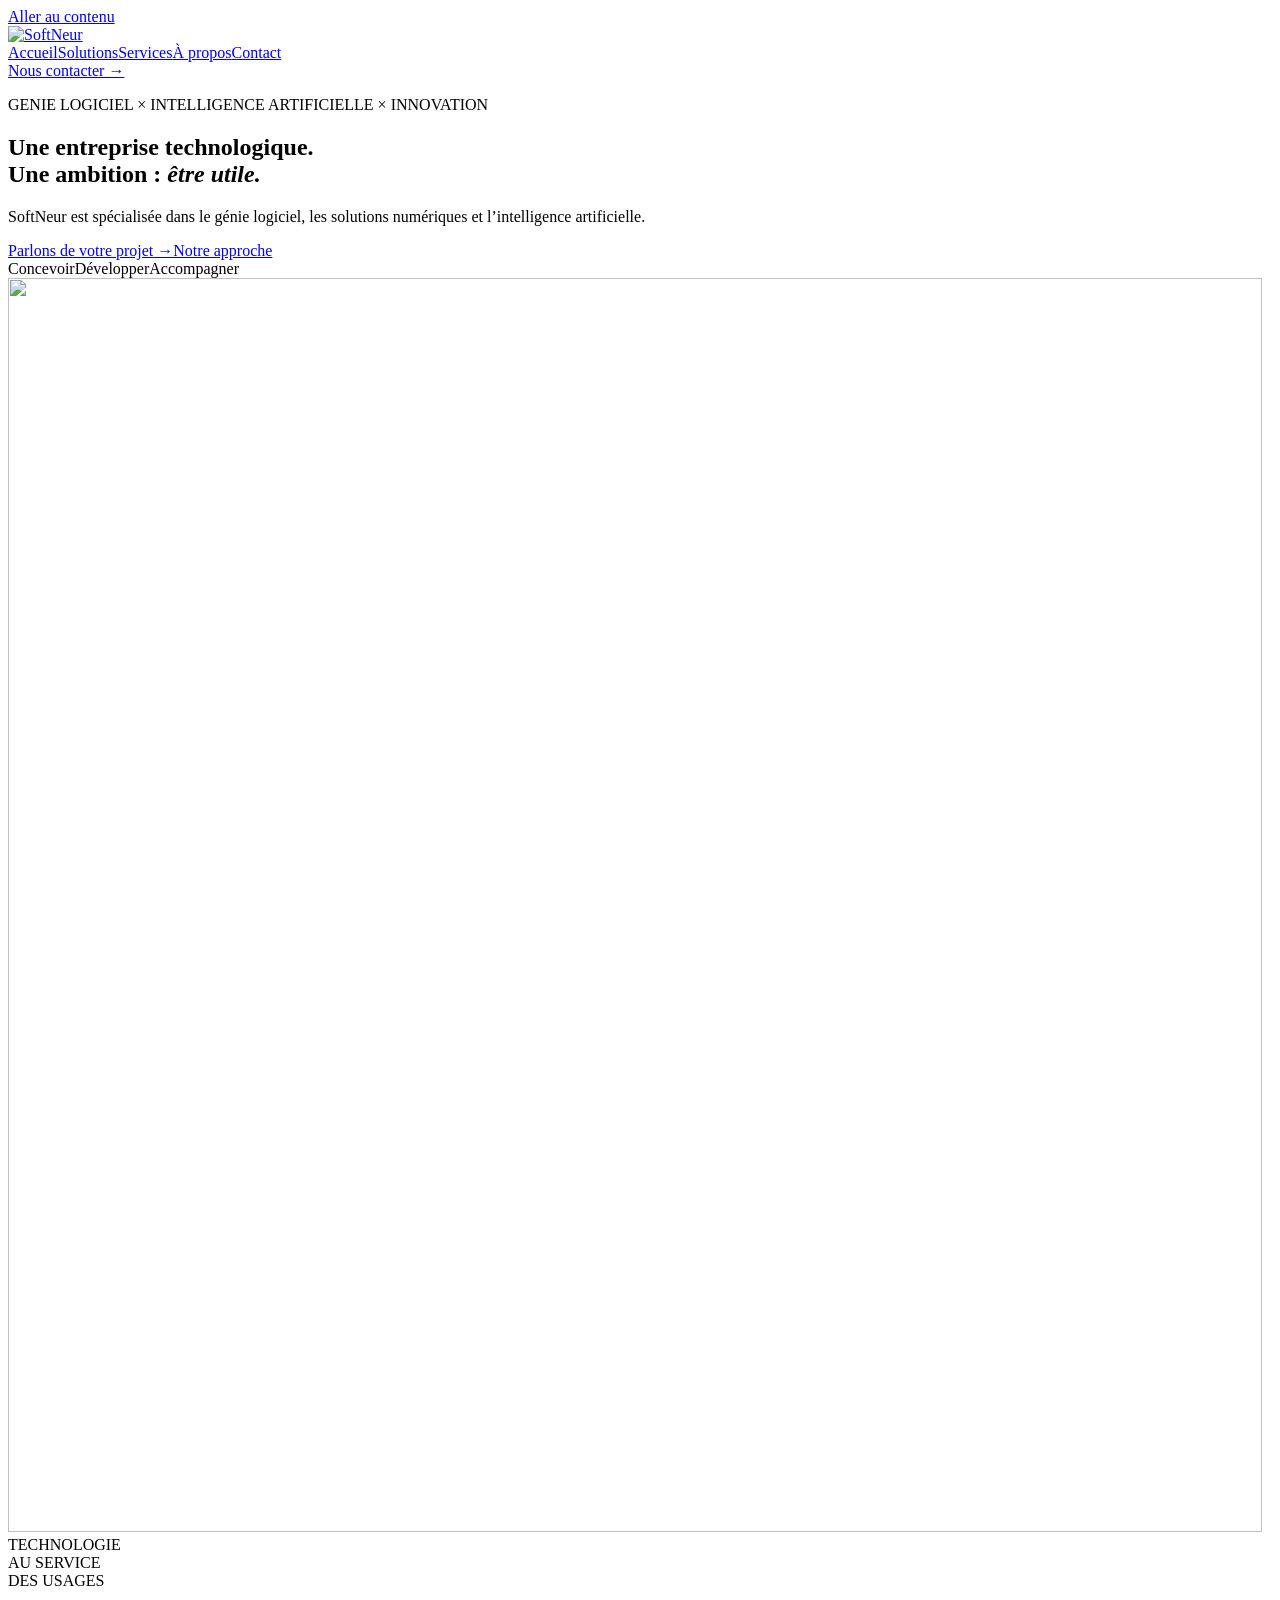
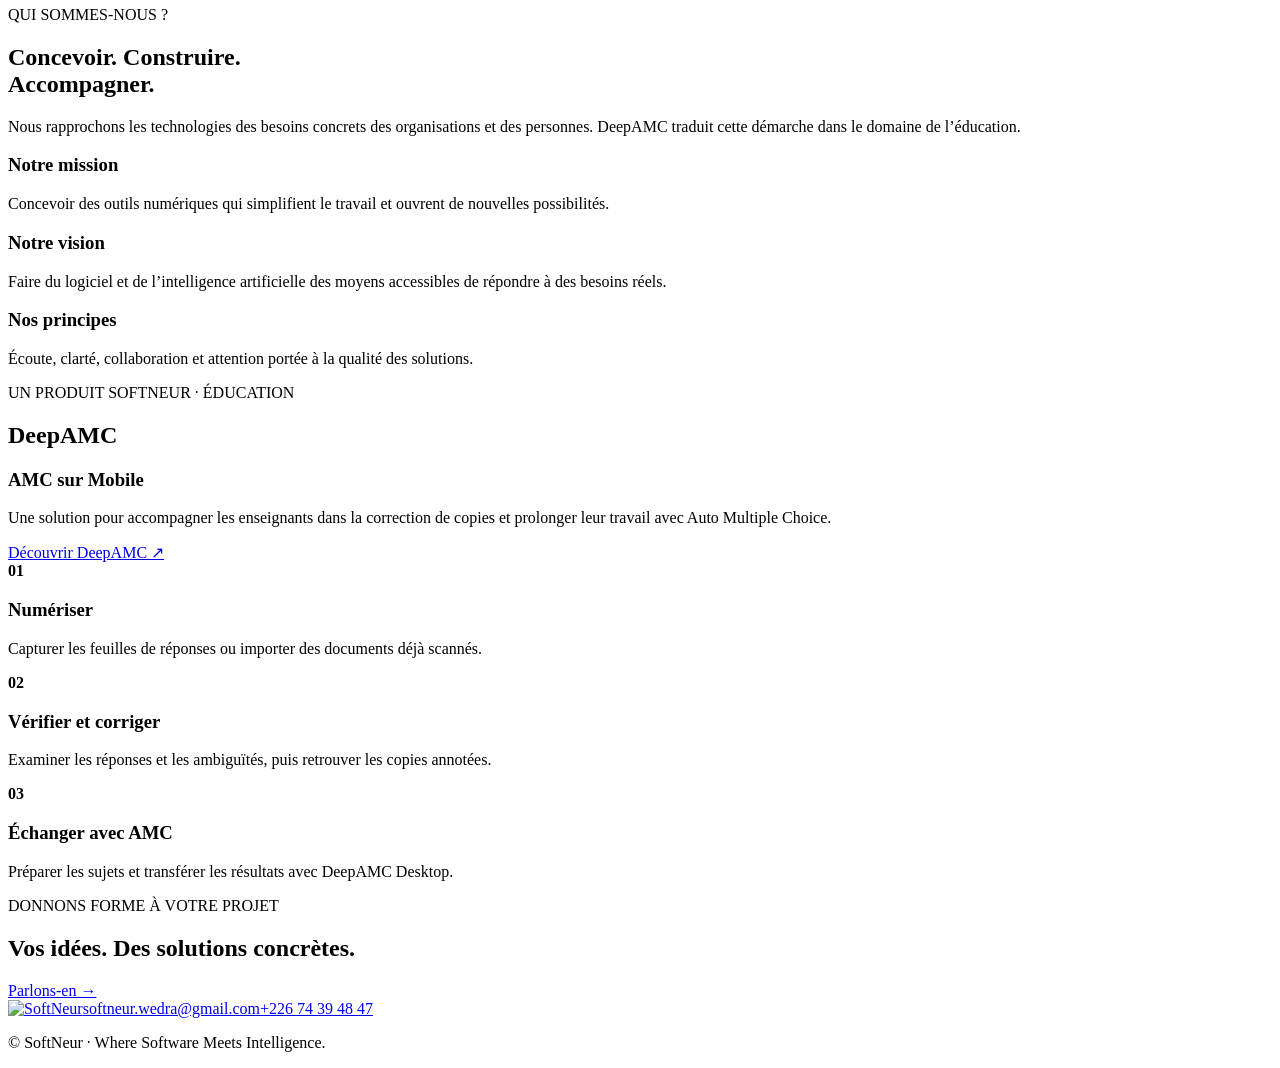
==== site/a-propos.html @ c1e6b059 "feat: prepare SoftNeur static website for GitHub Pages" ====
<!doctype html><html lang="fr"><head><meta charset="utf-8"><meta name="viewport" content="width=device-width,initial-scale=1"><title>À propos — SoftNeur</title><meta name="description" content="SoftNeur : logiciels, applications, solutions numériques et intelligence artificielle. À propos."><meta name="theme-color" content="#071b4b"><link rel="stylesheet" href="assets/site.css"><link rel="stylesheet" href="assets/multipage.css"><script src="assets/contact.js" defer></script><link rel="stylesheet" href="assets/mockup.css"><link rel="stylesheet" href="assets/brand-motifs.css"></head><body><a class="skip" href="#contenu">Aller au contenu</a><header class="header wrap"><a href="index.html" aria-label="SoftNeur, accueil"><img class="logo" src="assets/softneur.svg" width="198" height="64" alt="SoftNeur"></a><nav aria-label="Navigation principale"><a href="index.html">Accueil</a><a href="solutions.html">Solutions</a><a href="services.html">Services</a><a href="a-propos.html" aria-current="page">À propos</a><a href="contact.html">Contact</a></nav><a class="button" href="contact.html#message">Nous contacter →</a></header><main id="contenu"><section class="masthead compact"><div class="wrap mast-grid"><div><p class="eyebrow">GENIE LOGICIEL × INTELLIGENCE ARTIFICIELLE × INNOVATION</p><h1>Une entreprise technologique.<br>Une ambition : <em>être utile.</em></h1><p class="intro">SoftNeur est spécialisée dans le génie logiciel, les solutions numériques et l’intelligence artificielle.</p><div class="actions"><a class="button" href="contact.html#message">Parlons de votre projet →</a><a class="outline-button" href="services.html#approche">Notre approche</a></div><div class="hero-disciplines"><span>Concevoir</span><span>Développer</span><span>Accompagner</span></div></div><div class="mast-art"><img src="assets/softneur-globe.png" alt="" width="1254" height="1254"><span>TECHNOLOGIE<br>AU SERVICE<br>DES USAGES</span></div></div></section><section class="wrap section"><div class="section-title"><div><p class="eyebrow">QUI SOMMES-NOUS ?</p><h2>Concevoir. Construire.<br>Accompagner.</h2></div><p>Nous rapprochons les technologies des besoins concrets des organisations et des personnes. DeepAMC traduit cette démarche dans le domaine de l’éducation.</p></div><div class="values"><article><h3>Notre mission</h3><p>Concevoir des outils numériques qui simplifient le travail et ouvrent de nouvelles possibilités.</p></article><article><h3>Notre vision</h3><p>Faire du logiciel et de l’intelligence artificielle des moyens accessibles de répondre à des besoins réels.</p></article><article><h3>Nos principes</h3><p>Écoute, clarté, collaboration et attention portée à la qualité des solutions.</p></article></div></section><section class="wrap product-showcase"><div><p class="eyebrow">UN PRODUIT SOFTNEUR · ÉDUCATION</p><h2>DeepAMC</h2><h3>AMC sur Mobile</h3><p>Une solution pour accompagner les enseignants dans la correction de copies et prolonger leur travail avec Auto Multiple Choice.</p><a class="button" href="https://deepamc.app/">Découvrir DeepAMC ↗</a></div><div class="product-steps"><article><b>01</b><div><h3>Numériser</h3><p>Capturer les feuilles de réponses ou importer des documents déjà scannés.</p></div></article><article><b>02</b><div><h3>Vérifier et corriger</h3><p>Examiner les réponses et les ambiguïtés, puis retrouver les copies annotées.</p></div></article><article><b>03</b><div><h3>Échanger avec AMC</h3><p>Préparer les sujets et transférer les résultats avec DeepAMC Desktop.</p></div></article></div></section></main><section class="wrap closing"><div><p class="eyebrow">DONNONS FORME À VOTRE PROJET</p><h2>Vos idées. Des solutions concrètes.</h2></div><a class="button" href="contact.html#message">Parlons-en →</a></section><footer class="wrap footer"><a href="index.html"><img class="logo" src="assets/softneur.svg" width="160" height="52" alt="SoftNeur"></a><a href="mailto:softneur.wedra@gmail.com">softneur.wedra@gmail.com</a><a href="tel:+22674394847">+226 74 39 48 47</a><p>© SoftNeur · Where Software Meets Intelligence.</p></footer></body></html>
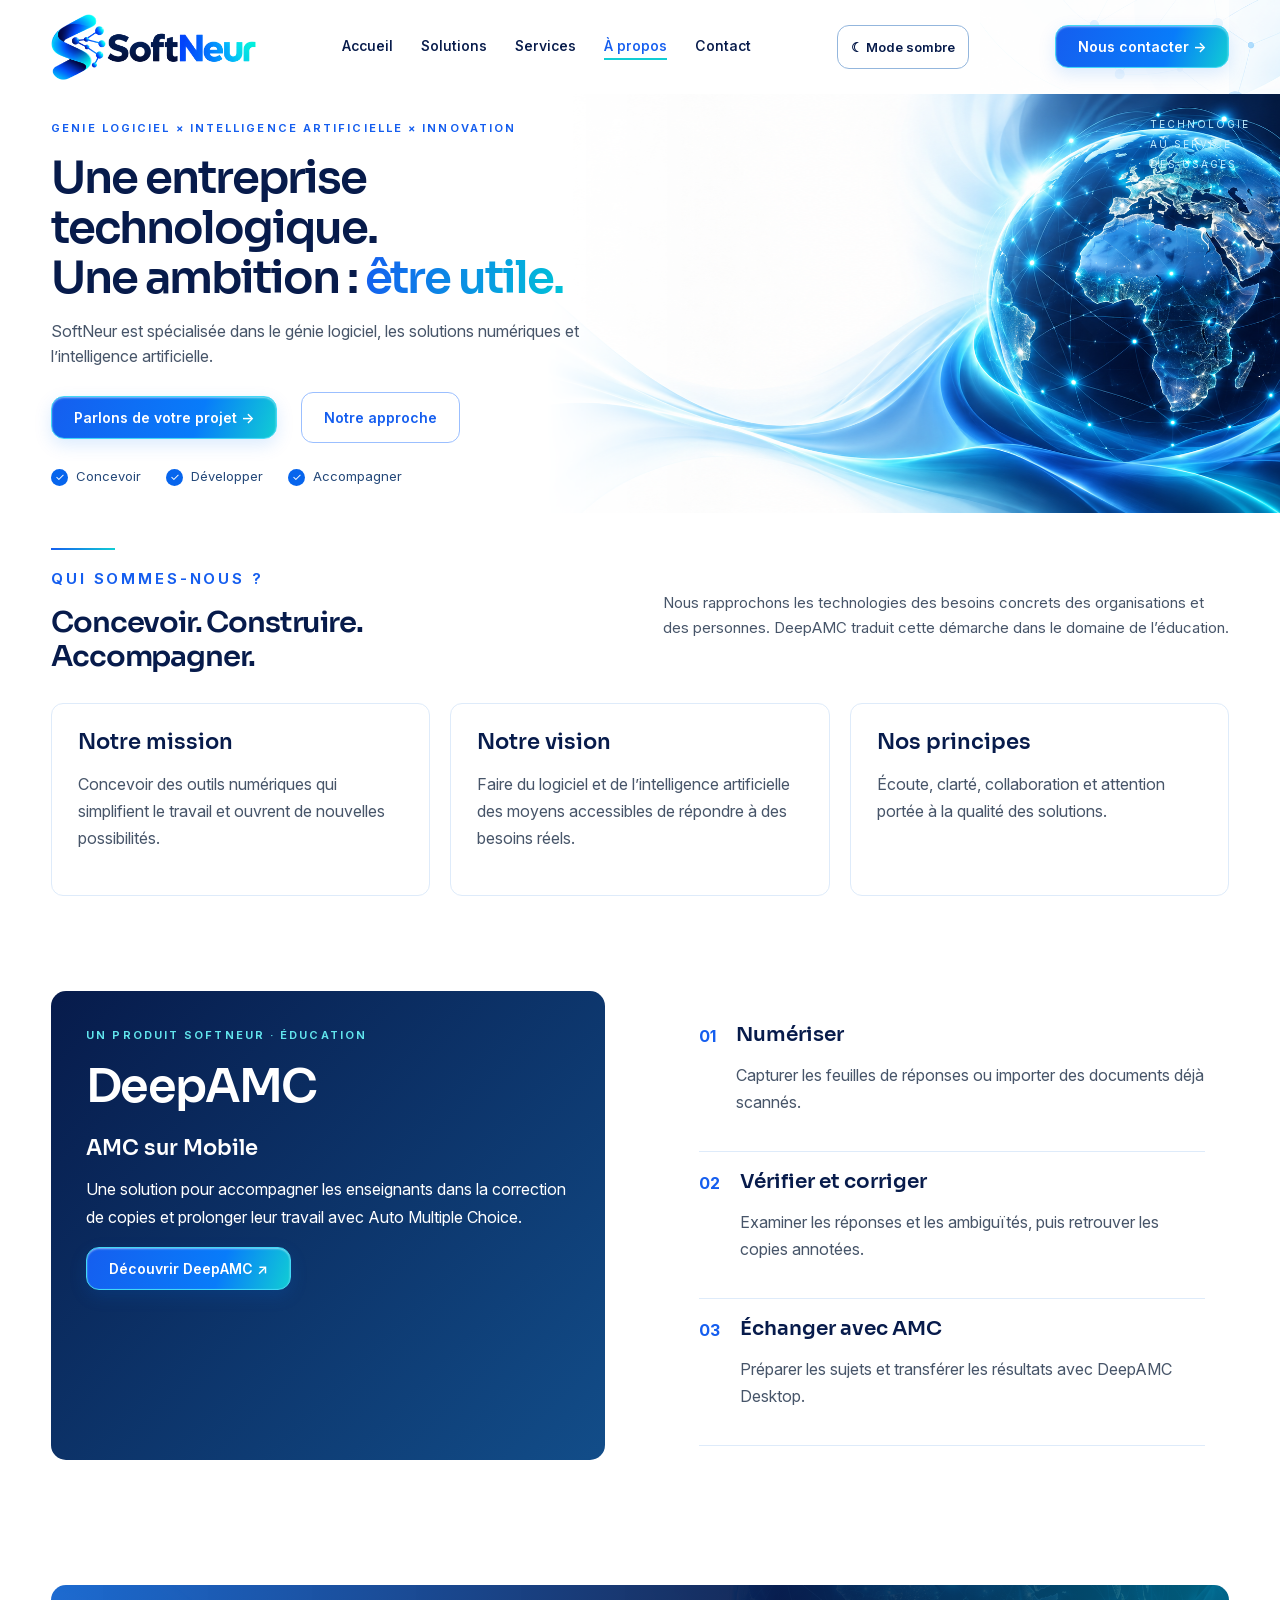
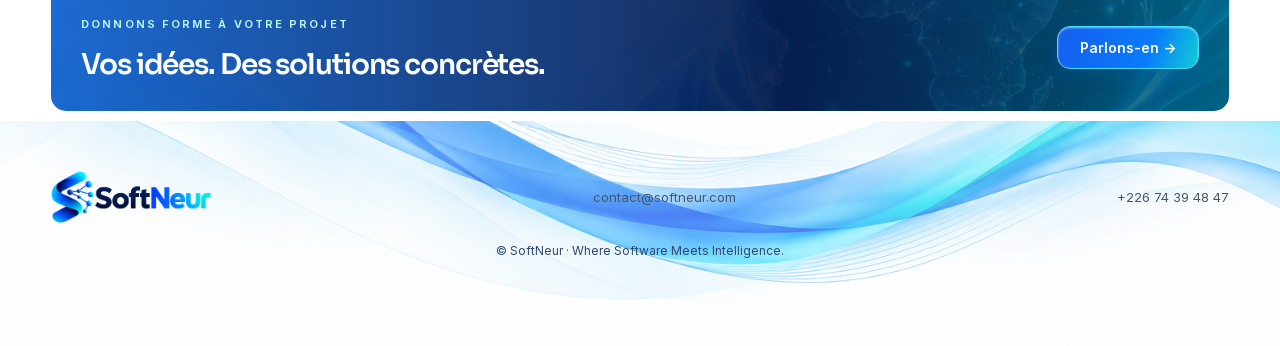
==== commit a7ce2d08: "Add light and dark themes and professional contact address" ====
--- a/site/a-propos.html
+++ b/site/a-propos.html
@@ -1 +1 @@
-<!doctype html><html lang="fr"><head><meta charset="utf-8"><meta name="viewport" content="width=device-width,initial-scale=1"><title>À propos — SoftNeur</title><meta name="description" content="SoftNeur : logiciels, applications, solutions numériques et intelligence artificielle. À propos."><meta name="theme-color" content="#071b4b"><link rel="stylesheet" href="assets/site.css"><link rel="stylesheet" href="assets/multipage.css"><script src="assets/contact.js" defer></script><link rel="stylesheet" href="assets/mockup.css"><link rel="stylesheet" href="assets/brand-motifs.css"></head><body><a class="skip" href="#contenu">Aller au contenu</a><header class="header wrap"><a href="index.html" aria-label="SoftNeur, accueil"><img class="logo" src="assets/softneur.svg" width="198" height="64" alt="SoftNeur"></a><nav aria-label="Navigation principale"><a href="index.html">Accueil</a><a href="solutions.html">Solutions</a><a href="services.html">Services</a><a href="a-propos.html" aria-current="page">À propos</a><a href="contact.html">Contact</a></nav><a class="button" href="contact.html#message">Nous contacter →</a></header><main id="contenu"><section class="masthead compact"><div class="wrap mast-grid"><div><p class="eyebrow">GENIE LOGICIEL × INTELLIGENCE ARTIFICIELLE × INNOVATION</p><h1>Une entreprise technologique.<br>Une ambition : <em>être utile.</em></h1><p class="intro">SoftNeur est spécialisée dans le génie logiciel, les solutions numériques et l’intelligence artificielle.</p><div class="actions"><a class="button" href="contact.html#message">Parlons de votre projet →</a><a class="outline-button" href="services.html#approche">Notre approche</a></div><div class="hero-disciplines"><span>Concevoir</span><span>Développer</span><span>Accompagner</span></div></div><div class="mast-art"><img src="assets/softneur-globe.png" alt="" width="1254" height="1254"><span>TECHNOLOGIE<br>AU SERVICE<br>DES USAGES</span></div></div></section><section class="wrap section"><div class="section-title"><div><p class="eyebrow">QUI SOMMES-NOUS ?</p><h2>Concevoir. Construire.<br>Accompagner.</h2></div><p>Nous rapprochons les technologies des besoins concrets des organisations et des personnes. DeepAMC traduit cette démarche dans le domaine de l’éducation.</p></div><div class="values"><article><h3>Notre mission</h3><p>Concevoir des outils numériques qui simplifient le travail et ouvrent de nouvelles possibilités.</p></article><article><h3>Notre vision</h3><p>Faire du logiciel et de l’intelligence artificielle des moyens accessibles de répondre à des besoins réels.</p></article><article><h3>Nos principes</h3><p>Écoute, clarté, collaboration et attention portée à la qualité des solutions.</p></article></div></section><section class="wrap product-showcase"><div><p class="eyebrow">UN PRODUIT SOFTNEUR · ÉDUCATION</p><h2>DeepAMC</h2><h3>AMC sur Mobile</h3><p>Une solution pour accompagner les enseignants dans la correction de copies et prolonger leur travail avec Auto Multiple Choice.</p><a class="button" href="https://deepamc.app/">Découvrir DeepAMC ↗</a></div><div class="product-steps"><article><b>01</b><div><h3>Numériser</h3><p>Capturer les feuilles de réponses ou importer des documents déjà scannés.</p></div></article><article><b>02</b><div><h3>Vérifier et corriger</h3><p>Examiner les réponses et les ambiguïtés, puis retrouver les copies annotées.</p></div></article><article><b>03</b><div><h3>Échanger avec AMC</h3><p>Préparer les sujets et transférer les résultats avec DeepAMC Desktop.</p></div></article></div></section></main><section class="wrap closing"><div><p class="eyebrow">DONNONS FORME À VOTRE PROJET</p><h2>Vos idées. Des solutions concrètes.</h2></div><a class="button" href="contact.html#message">Parlons-en →</a></section><footer class="wrap footer"><a href="index.html"><img class="logo" src="assets/softneur.svg" width="160" height="52" alt="SoftNeur"></a><a href="mailto:softneur.wedra@gmail.com">softneur.wedra@gmail.com</a><a href="tel:+22674394847">+226 74 39 48 47</a><p>© SoftNeur · Where Software Meets Intelligence.</p></footer></body></html>+<!doctype html><html lang="fr"><head><meta charset="utf-8"><meta name="viewport" content="width=device-width,initial-scale=1"><title>À propos — SoftNeur</title><meta name="description" content="SoftNeur : logiciels, applications, solutions numériques et intelligence artificielle. À propos."><meta name="theme-color" content="#071b4b"><link rel="stylesheet" href="assets/site.css"><link rel="stylesheet" href="assets/multipage.css"><script src="assets/contact.js" defer></script><link rel="stylesheet" href="assets/mockup.css"><link rel="stylesheet" href="assets/brand-motifs.css"><link rel="stylesheet" href="assets/theme.css"><script src="assets/theme.js"></script></head><body><a class="skip" href="#contenu">Aller au contenu</a><header class="header wrap"><a href="index.html" aria-label="SoftNeur, accueil"><img class="logo" src="assets/softneur.svg" width="198" height="64" alt="SoftNeur"></a><nav aria-label="Navigation principale"><a href="index.html">Accueil</a><a href="solutions.html">Solutions</a><a href="services.html">Services</a><a href="a-propos.html" aria-current="page">À propos</a><a href="contact.html">Contact</a></nav><button class="theme-toggle" type="button" aria-label="Activer le mode sombre" aria-pressed="false" hidden>Mode sombre</button><a class="button" href="contact.html#message">Nous contacter →</a></header><main id="contenu"><section class="masthead compact"><div class="wrap mast-grid"><div><p class="eyebrow">GENIE LOGICIEL × INTELLIGENCE ARTIFICIELLE × INNOVATION</p><h1>Une entreprise technologique.<br>Une ambition : <em>être utile.</em></h1><p class="intro">SoftNeur est spécialisée dans le génie logiciel, les solutions numériques et l’intelligence artificielle.</p><div class="actions"><a class="button" href="contact.html#message">Parlons de votre projet →</a><a class="outline-button" href="services.html#approche">Notre approche</a></div><div class="hero-disciplines"><span>Concevoir</span><span>Développer</span><span>Accompagner</span></div></div><div class="mast-art"><img src="assets/softneur-globe.png" alt="" width="1254" height="1254"><span>TECHNOLOGIE<br>AU SERVICE<br>DES USAGES</span></div></div></section><section class="wrap section"><div class="section-title"><div><p class="eyebrow">QUI SOMMES-NOUS ?</p><h2>Concevoir. Construire.<br>Accompagner.</h2></div><p>Nous rapprochons les technologies des besoins concrets des organisations et des personnes. DeepAMC traduit cette démarche dans le domaine de l’éducation.</p></div><div class="values"><article><h3>Notre mission</h3><p>Concevoir des outils numériques qui simplifient le travail et ouvrent de nouvelles possibilités.</p></article><article><h3>Notre vision</h3><p>Faire du logiciel et de l’intelligence artificielle des moyens accessibles de répondre à des besoins réels.</p></article><article><h3>Nos principes</h3><p>Écoute, clarté, collaboration et attention portée à la qualité des solutions.</p></article></div></section><section class="wrap product-showcase"><div><p class="eyebrow">UN PRODUIT SOFTNEUR · ÉDUCATION</p><h2>DeepAMC</h2><h3>AMC sur Mobile</h3><p>Une solution pour accompagner les enseignants dans la correction de copies et prolonger leur travail avec Auto Multiple Choice.</p><a class="button" href="https://deepamc.app/">Découvrir DeepAMC ↗</a></div><div class="product-steps"><article><b>01</b><div><h3>Numériser</h3><p>Capturer les feuilles de réponses ou importer des documents déjà scannés.</p></div></article><article><b>02</b><div><h3>Vérifier et corriger</h3><p>Examiner les réponses et les ambiguïtés, puis retrouver les copies annotées.</p></div></article><article><b>03</b><div><h3>Échanger avec AMC</h3><p>Préparer les sujets et transférer les résultats avec DeepAMC Desktop.</p></div></article></div></section></main><section class="wrap closing"><div><p class="eyebrow">DONNONS FORME À VOTRE PROJET</p><h2>Vos idées. Des solutions concrètes.</h2></div><a class="button" href="contact.html#message">Parlons-en →</a></section><footer class="wrap footer"><a href="index.html"><img class="logo" src="assets/softneur.svg" width="160" height="52" alt="SoftNeur"></a><a href="mailto:contact@softneur.com">contact@softneur.com</a><a href="tel:+22674394847">+226 74 39 48 47</a><p>© SoftNeur · Where Software Meets Intelligence.</p></footer></body></html>
--- a/site/assets/site.css
+++ b/site/assets/site.css
@@ -0,0 +1,2 @@
+@font-face{font-family:Sora;src:url('fonts/Sora-Regular.woff2') format('woff2');font-weight:400;font-display:swap}@font-face{font-family:Sora;src:url('fonts/Sora-SemiBold.woff2') format('woff2');font-weight:600;font-display:swap}@font-face{font-family:Inter;src:url('fonts/InterVariable.woff2') format('woff2');font-weight:100 900;font-display:swap}
+:root{--navy:#071b4b;--blue:#155eef;--cyan:#11cdd4;--muted:#475569;--cloud:#f8fafc}*{box-sizing:border-box}html{scroll-behavior:smooth;scroll-padding-top:30px}body{margin:0;background:var(--cloud);color:var(--navy);font:16px/1.7 Inter,Arial,sans-serif}a{color:inherit;text-decoration:none}a:focus-visible{outline:3px solid var(--blue);outline-offset:6px}img{max-width:100%;height:auto}.wrap{width:min(1240px,90%);margin:auto}.header{display:flex;align-items:center;justify-content:space-between;gap:24px;padding:25px 0}.logo{display:block}.header nav{display:flex;gap:32px;font-size:14px;font-weight:550}.header nav a:hover,.text-link:hover{color:var(--blue)}.nav-cta{border-bottom:1px solid var(--navy);font-size:14px;padding:8px 0}.nav-cta span{margin-left:16px}.hero{display:grid;grid-template-columns:1.1fr 1fr;gap:65px;align-items:center;padding:75px 0 85px}.eyebrow{font-size:12px;letter-spacing:.15em;font-weight:650;color:var(--blue);margin:0 0 25px}h1,h2,h3{font-family:Sora,Arial,sans-serif;font-weight:600;line-height:1.18}h1{font-size:clamp(38px,4.25vw,64px);letter-spacing:-.055em;margin:0 0 28px}h1 span{color:var(--blue)}.intro{font-size:18px;line-height:1.8;color:var(--muted)}.hero-copy>.intro{max-width:560px}.actions{display:flex;flex-wrap:wrap;align-items:center;gap:24px;margin:32px 0}.button{display:inline-flex;gap:26px;align-items:center;background:var(--blue);color:white;padding:15px 22px;border-radius:7px;font-size:14px;font-weight:600;transition:background .2s}.button:hover{background:var(--navy)}.text-link{font-size:14px;font-weight:600}.slogan{font-size:13px;letter-spacing:.03em;color:var(--muted);margin-top:40px}.brand-panel{min-height:465px;border-radius:12px;border:1px solid #d8e5f4;display:flex;flex-direction:column;justify-content:space-between;padding:30px;background:linear-gradient(140deg,#edf5ff,#fff 55%,#d5f7f8);position:relative;overflow:hidden}.panel-label{font-size:11px;letter-spacing:.18em;color:#475569}.brand-image{padding:45px 0}.panel-bottom{display:flex;justify-content:space-between;font-size:13px;letter-spacing:.17em;line-height:1.8}.edition{text-align:right;font-size:10px;align-self:end}.principles{border-block:1px solid #dce3ed;background:white}.principles>.wrap{display:flex;justify-content:space-between;gap:24px;padding:22px 0;font-size:14px;color:var(--muted)}.section{padding:100px 0}.section-heading{max-width:650px}h2{font-size:clamp(28px,3vw,42px);letter-spacing:-.04em;margin:0 0 22px}.section-heading>p:last-child{color:var(--muted);max-width:530px}.expertises{display:grid;grid-template-columns:repeat(3,1fr);gap:36px;margin-top:48px}.expertises article{border-top:2px solid #cddbf0;padding:25px 0}.number{font:400 14px Sora;color:var(--blue)}h3{font-size:21px;margin:25px 0 16px}.expertises p{color:var(--muted)}.tag{display:block;font-size:10px;letter-spacing:.13em;margin-top:28px;color:var(--blue)}.product-section{background:var(--navy);color:white;padding:75px 0 85px}.product-section .eyebrow{color:var(--cyan)}.product{display:grid;grid-template-columns:1fr 1fr;gap:100px}.product-kicker{font-size:12px;letter-spacing:.12em;color:#b4c6e5}.product h2{font-size:64px;margin:20px 0 4px}.product h2 span{color:var(--cyan)}.product-subtitle{font-size:25px;margin:0 0 24px}.product p:not(.product-subtitle){color:#c7d5ee}.light{background:white;color:var(--navy);margin-top:20px}.light:hover{background:#d9f7fa}.product-features>div{display:flex;gap:25px;border-top:1px solid #314568;padding:23px 0}.product-features>div>span{color:var(--cyan);font-size:13px;margin-top:4px}.product-features h3{margin:0;font-size:19px}.product-features p{margin-bottom:0;font-size:15px}.about{display:grid;grid-template-columns:1fr 1fr;gap:100px}.about p{color:var(--muted);margin-top:0}.about .eyebrow{color:var(--blue)}.about-signature{border-left:3px solid var(--cyan);padding-left:20px;margin-top:30px!important}.footer{border-top:1px solid #dce3ed;padding:28px 0;display:flex;align-items:center;justify-content:space-between;gap:25px}.footer p,.footer a{font-size:13px;color:var(--muted)}.skip{position:absolute;left:16px;top:-100px;background:white;padding:10px;z-index:5}.skip:focus{top:10px}@media(max-width:900px){.hero{gap:30px}.brand-panel{min-height:390px;padding:24px}.product,.about{gap:40px}.header nav{gap:18px}.nav-cta{display:none}}@media(max-width:650px){.header{flex-wrap:wrap;gap:15px}.header .logo{width:160px}.header nav{width:100%;justify-content:space-between;font-size:14px}.hero{grid-template-columns:1fr;padding:45px 0}.hero h1{font-size:clamp(36px,9.5vw,56px)}.brand-panel{min-height:280px}.brand-image{max-width:360px;align-self:center;padding:25px 0}.section{padding:60px 0}.expertises,.product,.about{grid-template-columns:1fr;gap:20px}.principles>.wrap{flex-direction:column;gap:5px;padding:18px 0}.product-section{padding:55px 0}.product h2{font-size:50px}.product-features{margin-top:25px}.footer{flex-wrap:wrap}.footer p{width:100%;order:3;margin:0}.eyebrow{font-size:11px}.actions{gap:20px}}@media(prefers-reduced-motion:reduce){html{scroll-behavior:auto}*{transition:none!important}}
--- a/site/assets/multipage.css
+++ b/site/assets/multipage.css
@@ -0,0 +1,3 @@
+body{background:#fff}.header{padding-block:20px;gap:20px}.header nav{gap:22px}.header nav a[aria-current]{color:var(--blue);border-bottom:2px solid var(--cyan)}.button{border:1px solid #41d9f6;border-radius:15px;background:linear-gradient(110deg,#155eef,#087cfa 65%,#11cdd4);box-shadow:0 5px 20px #155eef20;cursor:pointer;font:600 14px Inter,sans-serif}.outline-button{border:1px solid #9bbfff;border-radius:12px;padding:13px 22px;color:var(--blue);font-size:14px;font-weight:600}.masthead{overflow:hidden;background:linear-gradient(115deg,#fff 25%,#f0f9ff 70%,#d7edff)}.mast-grid{display:grid;grid-template-columns:1.15fr 1fr;align-items:center;gap:30px;min-height:490px}.mast-grid>div:first-child{padding-block:45px;z-index:1}.masthead h1{font-size:clamp(34px,3.7vw,54px);letter-spacing:-.045em}.masthead h1 em{font-style:normal;background:linear-gradient(100deg,#155eef,#00c2d8);background-clip:text;color:transparent}.masthead .intro{max-width:640px;font-size:17px;line-height:1.65}.mast-art{align-self:stretch;position:relative;display:flex;align-items:center}.mast-art img{width:100%;max-height:480px;object-fit:cover;object-position:center;mix-blend-mode:multiply;mask-image:linear-gradient(90deg,transparent,#000 20%)}.mast-art span{position:absolute;right:0;bottom:25px;font-size:11px;letter-spacing:.2em;color:#071b4b}.hero-disciplines{display:flex;gap:25px;font-size:13px;color:#244879}.hero-disciplines span:before{content:'✓';color:#155eef;margin-right:8px}.compact .mast-grid{min-height:350px}.compact .mast-art img{max-height:350px}.compact .mast-grid>div:first-child{padding-block:25px}.section{padding-block:55px}.section-title{display:grid;grid-template-columns:1fr 1fr;gap:45px;align-items:center;margin-bottom:25px}.section-title h2{font-size:30px}.section-title>p{color:var(--muted)}.eyebrow{font-size:11px;letter-spacing:.19em;margin-bottom:15px}.service-grid{display:grid;grid-template-columns:repeat(4,1fr);gap:16px}.service-card{border:1px solid #deebfa;border-radius:14px;background:linear-gradient(130deg,#fff,#fbfdff);padding:22px 18px;box-shadow:0 8px 20px #071b4b03}.service-icon{display:inline-flex;align-items:center;justify-content:center;width:48px;height:48px;border-radius:50%;background:#e6f5ff;color:#0067ff;font:600 25px Inter}.service-card h3{font-size:17px;margin:16px 0 10px;line-height:1.35}.service-card p{font-size:14px;line-height:1.7;color:var(--muted)}.service-card a{font-size:14px;color:var(--blue);font-weight:600}.pale{background:#f1f9ff}.process{list-style:none;padding:0;display:grid;grid-template-columns:repeat(6,1fr);gap:20px}.process b{display:inline-block;color:var(--blue);background:#e0f2ff;padding:10px 18px;border-radius:50%}.process h3{font-size:16px;margin-top:15px}.process p{font-size:14px;color:var(--muted)}.product-showcase{padding-block:60px;display:grid;grid-template-columns:1fr 1fr;gap:70px}.product-showcase>div:first-child{padding:35px;border-radius:15px;background:linear-gradient(135deg,#071b4b,#124d89);color:#fff}.product-showcase .eyebrow{color:#61e5ed}.product-showcase h2{font-size:46px}.product-showcase h3{margin-top:0}.product-steps article{display:flex;gap:20px;padding:18px 0;border-bottom:1px solid #deebfa}.product-steps b{color:var(--blue)}.product-steps h3{font-size:20px}.product-steps p{color:var(--muted)}.values{display:grid;grid-template-columns:repeat(3,1fr);gap:20px}.values article{border:1px solid #deebfa;border-radius:12px;padding:26px}.values h3{margin-top:0}.values p{color:var(--muted)}.closing{padding:30px;margin:25px auto;background:linear-gradient(115deg,#155eef,#071b4b 65%,#087d9c);border-radius:15px;color:#fff;display:flex;align-items:center;justify-content:space-between;gap:25px}.closing .eyebrow{color:#b8f5ff}.closing h2{font-size:27px;margin:0}.closing .button{flex-shrink:0}.footer{flex-wrap:wrap}.footer p{width:100%;text-align:center;font-size:12px}.contact-grid{display:grid;grid-template-columns:1.4fr 1fr;gap:24px}.contact-card{border:1px solid #deebfa;padding:30px;border-radius:16px}.contact-card h2{font-size:26px}.contact-card p{color:var(--muted);font-size:15px}.form-grid{display:grid;grid-template-columns:1fr 1fr;gap:20px;margin-block:25px}label{display:flex;flex-direction:column;font-size:14px;gap:7px}.full{grid-column:1/-1}input,select,textarea{font:inherit;padding:12px;border:1px solid #b9cfe9;border-radius:6px;background:#fff;color:var(--navy);width:100%}textarea{resize:vertical}input:focus,select:focus,textarea:focus{outline:2px solid var(--blue);outline-offset:2px}.contact-line{margin:28px 0;display:flex;flex-direction:column;gap:5px}.contact-line span{font-size:14px}.contact-line a{color:var(--blue);overflow-wrap:anywhere}.contact-note{background:#edf8ff;padding:20px;border-radius:10px}.contact-note h3{font-size:18px;margin:0}.copy-button{padding:10px;border:1px solid #abc7ef;background:#fff;color:var(--blue);border-radius:5px;cursor:pointer}.faq{display:grid;grid-template-columns:1fr 1fr;gap:15px}details{padding:15px;background:#fff;border:1px solid #deebfa;border-radius:8px}summary{cursor:pointer;font-weight:600;font-size:15px}details p{font-size:15px;color:var(--muted)}
+@media(max-width:1000px){.service-grid{grid-template-columns:repeat(2,1fr)}.header>.button{display:none}.process{grid-template-columns:repeat(3,1fr)}.masthead h1{font-size:38px}.header nav{gap:16px}}
+@media(max-width:650px){.header nav{overflow-x:auto;justify-content:flex-start;padding-bottom:8px;gap:20px}.mast-grid,.section-title,.product-showcase,.values,.contact-grid,.faq{grid-template-columns:1fr;gap:20px}.mast-grid{min-height:0}.masthead h1{font-size:35px}.mast-art{max-height:250px;overflow:hidden}.mast-art img{max-height:300px;object-fit:contain;mask-image:none}.mast-art span{right:12px;bottom:12px}.mast-grid>div:first-child{padding-top:30px;padding-bottom:0}.service-grid{grid-template-columns:1fr}.service-card{display:flex;gap:15px}.service-icon{flex-shrink:0}.service-card h3{margin-top:0}.process{grid-template-columns:repeat(2,1fr)}.closing{flex-direction:column;align-items:flex-start}.form-grid{grid-template-columns:1fr}.contact-card{padding:20px}.section{padding-block:35px}.product-showcase{padding-block:35px}.header .logo{width:170px}.hero-disciplines{gap:12px;font-size:12px}}
--- a/site/assets/mockup.css
+++ b/site/assets/mockup.css
@@ -0,0 +1,5 @@
+/* Refined layout following supplied multi-page mockups. */
+.wrap{width:min(1280px,92%)}.header{min-height:90px;padding-block:14px}.header nav{font-size:14px;gap:28px}.header .logo{width:205px}.header .button{min-width:170px;justify-content:center}.masthead{position:relative;background:#fff}.mast-grid{position:relative;min-height:435px;grid-template-columns:1.05fr 1fr;gap:0}.mast-grid>div:first-child{padding:30px 0;max-width:660px}.masthead h1{font-size:clamp(34px,3.55vw,51px);margin-bottom:16px;line-height:1.1}.masthead .intro{font-size:16px;line-height:1.6;max-width:565px}.masthead .actions{margin:22px 0}.mast-art{position:absolute;inset:0 calc((100vw - 100%)/-2) 0 42%;z-index:0;pointer-events:none;overflow:hidden}.mast-art img{height:100%;width:100%;max-height:none!important;object-fit:cover;object-position:center;mix-blend-mode:normal;mask-image:linear-gradient(90deg,transparent,#000 22%)}.mast-art span{color:#c3efff;right:30px;top:20px;bottom:auto;line-height:2;font-size:10px}.compact .mast-grid{min-height:330px}.compact .mast-grid>div:first-child{padding-block:25px}.masthead .hero-disciplines{margin-top:20px}.masthead .hero-disciplines span:before{display:inline-block;background:#0765ed;color:#fff;border-radius:50%;width:17px;height:17px;text-align:center;line-height:17px;font-size:11px}.capability-strip{display:grid;grid-template-columns:repeat(5,1fr);padding-block:25px;gap:18px}.capability-strip>a{display:flex;align-items:center;gap:12px;font-size:14px;font-weight:600;border-right:1px solid #c6def9}.capability-strip>a:last-child{border:0}.service-icon{width:52px;height:52px;flex-shrink:0;background:linear-gradient(130deg,#e0edff,#e4fbfc)}.service-icon svg{width:29px;height:29px}.section{padding-block:35px}.section-title{margin-bottom:20px}.section-title h2{font-size:29px;line-height:1.16;margin-bottom:10px}.section-title p{font-size:15px}.service-grid{gap:14px}.service-card{display:flex;align-items:flex-start;gap:16px;padding:23px 18px}.service-card h3{font-size:16px;margin:2px 0 10px}.service-card p{font-size:14px;margin:0 0 12px;line-height:1.55}.service-card a{font-size:13px}.service-card .service-icon{width:44px;height:44px}.service-card .service-icon svg{width:26px;height:26px}.button{border-radius:13px;padding:12px 22px;box-shadow:inset 0 1px 2px #fff8,0 6px 17px #0078fa25}.process{margin-top:24px}.process li{text-align:center;position:relative}.process li:not(:last-child):after{content:'→';position:absolute;right:-14px;top:18px;color:#159bff}.process h3{line-height:1.3}.closing{background:linear-gradient(90deg,#075ccce8,#071b4bef 62%,#006b87d9),url('softneur-globe.png') center 58%/cover;min-height:95px}.closing h2{font-size:28px}.contact-grid{padding-top:20px;gap:18px;grid-template-columns:1.4fr 1fr}.contact-card{padding:26px;box-shadow:0 7px 24px #087cfa05;background:linear-gradient(145deg,#fff,#fbfdff)}.contact-card h2{font-size:25px}.contact-card .form-grid{gap:16px}input,select,textarea{padding:9px 11px;font-size:15px}.contact-line{padding-left:18px;border-left:3px solid #11cdd4}.contact-note{margin-top:25px}.faq{gap:10px}.faq details{padding:12px 16px}.footer{border-top:0;padding-block:15px;gap:18px}.footer p{margin:0}.values article{background:linear-gradient(145deg,#fff,#f8fcff)}
+@media(min-width:1500px){.mast-grid{min-height:490px}}
+@media(max-width:1050px){.service-grid{grid-template-columns:repeat(2,1fr)}.header nav{gap:18px}.mast-art{left:45%;opacity:.9}.mast-grid>div:first-child{max-width:56%}.mast-grid{display:block}.masthead h1{font-size:39px}.capability-strip{gap:8px}.capability-strip>a{font-size:12px;gap:6px}.capability-strip .service-icon{width:38px;height:38px}.process li:nth-child(3):after{display:none}}
+@media(max-width:650px){.header{min-height:0}.header nav{gap:22px;width:100%;font-size:14px}.header .logo{width:180px}.mast-grid>div:first-child{max-width:100%;padding-top:28px}.mast-grid{display:flex;flex-direction:column}.mast-art{position:relative;inset:auto;width:100vw;height:245px;max-height:none;opacity:1;margin:0 calc((100vw - 100%)/-2)}.mast-art img{object-fit:cover;mask-image:none}.mast-art span{right:20px;top:15px;font-size:9px}.masthead h1{font-size:36px}.compact .mast-grid>div:first-child{padding-top:25px}.capability-strip{display:flex;overflow-x:auto;padding-block:16px}.capability-strip>a{min-width:145px;font-size:13px}.service-grid{grid-template-columns:1fr}.service-card{padding:22px}.service-card h3{font-size:18px}.service-card p,.service-card a{font-size:14px}.contact-grid{grid-template-columns:1fr}.process li:nth-child(3):after{display:block}.process li:nth-child(even):after{display:none}.section-title h2{font-size:27px}.closing{padding:25px}.closing h2{font-size:25px}.masthead .hero-disciplines{margin-bottom:5px}.footer>a{font-size:14px}}
--- a/site/assets/brand-motifs.css
+++ b/site/assets/brand-motifs.css
@@ -0,0 +1,17 @@
+/* Motifs décoratifs sans texte inspirés du Brand Book SoftNeur. */
+body{background:#fff}
+body:before{content:'';position:absolute;top:0;right:0;width:300px;height:210px;pointer-events:none;background:url('softneur-brand-motifs.png') right top/800px auto no-repeat;opacity:.6}
+.header{position:relative;background:rgba(255,255,255,.72)}
+main>.section{position:relative;isolation:isolate}
+main>.section:before{content:none}
+.pale{background:#f8fcff;padding-bottom:70px}
+.pale .section{background:linear-gradient(180deg,#ffffffd9,#ffffffb8 80%,#ffffff50)}
+.service-card,.values article,.contact-card{background:rgba(255,255,255,.95)}
+.section-title .eyebrow:before{content:'';display:block;width:64px;height:2px;background:linear-gradient(90deg,#155eef,#11cdd4);margin-bottom:16px}
+.product-showcase{position:relative;isolation:isolate;padding-bottom:100px}
+.product-showcase:before{content:none}
+.product-steps{background:rgba(255,255,255,.88);border-radius:16px;padding:14px 24px}
+.footer{position:relative;isolation:isolate;padding-top:35px;padding-bottom:85px;min-height:210px}
+.footer:before{content:'';position:absolute;inset:-15px calc((100vw - 100%)/-2) 0;z-index:-1;pointer-events:none;background:url('softneur-brand-motifs.png') center bottom/cover no-repeat;opacity:.7}
+.footer a,.footer p{position:relative}.footer p{color:#31496f}
+@media(max-width:650px){.pale{padding-bottom:35px}.product-showcase{padding-bottom:60px}.product-steps{padding:12px 18px}.footer{padding-bottom:65px}.footer:before{background-size:auto 100%;background-position:center bottom}body:before{width:210px;height:155px;background-size:600px auto;opacity:.4}.header{background:#ffffffeb}}
--- a/site/assets/theme.css
+++ b/site/assets/theme.css
@@ -0,0 +1,19 @@
+.theme-toggle{flex-shrink:0;min-height:44px;padding:9px 13px;border:1px solid #93b6dd;border-radius:12px;background:#fff;color:#071b4b;font:600 13px Inter,sans-serif;cursor:pointer}
+.theme-toggle[hidden]{display:none}.theme-toggle:focus-visible{outline:3px solid #159bff;outline-offset:4px}
+html[data-theme="dark"]{color-scheme:dark;--navy:#e9f1ff;--muted:#b8c8dc;--blue:#7fb9ff;--cloud:#091426}
+html[data-theme="dark"] body{background:#091426;color:#e9f1ff}
+html[data-theme="dark"] .header,html[data-theme="dark"] .masthead{background:#091426}
+html[data-theme="dark"] .service-card,html[data-theme="dark"] .values article,html[data-theme="dark"] .contact-card,html[data-theme="dark"] .product-steps,html[data-theme="dark"] details{background:#122139;border-color:#334b68}
+html[data-theme="dark"] .pale,html[data-theme="dark"] .pale .section{background:#0d1b30}
+html[data-theme="dark"] .contact-note{background:#19304b}
+html[data-theme="dark"] input,html[data-theme="dark"] select,html[data-theme="dark"] textarea,html[data-theme="dark"] .copy-button,html[data-theme="dark"] .theme-toggle{background:#0d1b30;color:#e9f1ff;border-color:#6583a7}
+html[data-theme="dark"] .hero-disciplines,html[data-theme="dark"] .footer p{color:#bccde4}
+html[data-theme="dark"] .service-icon,html[data-theme="dark"] .process b{background:#203c5c;color:#81c7ff}
+html[data-theme="dark"] .masthead h1 em{background-image:linear-gradient(100deg,#86bcff,#45e2eb)}
+html[data-theme="dark"] .logo{background:#fff;border-radius:9px;padding:5px}
+html[data-theme="dark"] body:before,html[data-theme="dark"] .footer:before{opacity:.13;mix-blend-mode:screen}
+html[data-theme="dark"] .skip{background:#122139;color:#fff}
+html[data-theme="dark"] .button{color:#fff;background:linear-gradient(110deg,#155eef,#075bba);border-color:#65bfff}
+html[data-theme="dark"] .button:hover{background:#164fa1}
+@media(max-width:1150px){.header{flex-wrap:wrap}.header>.button{display:none}}
+@media(max-width:650px){.header nav{order:3}.theme-toggle{margin-left:auto}}
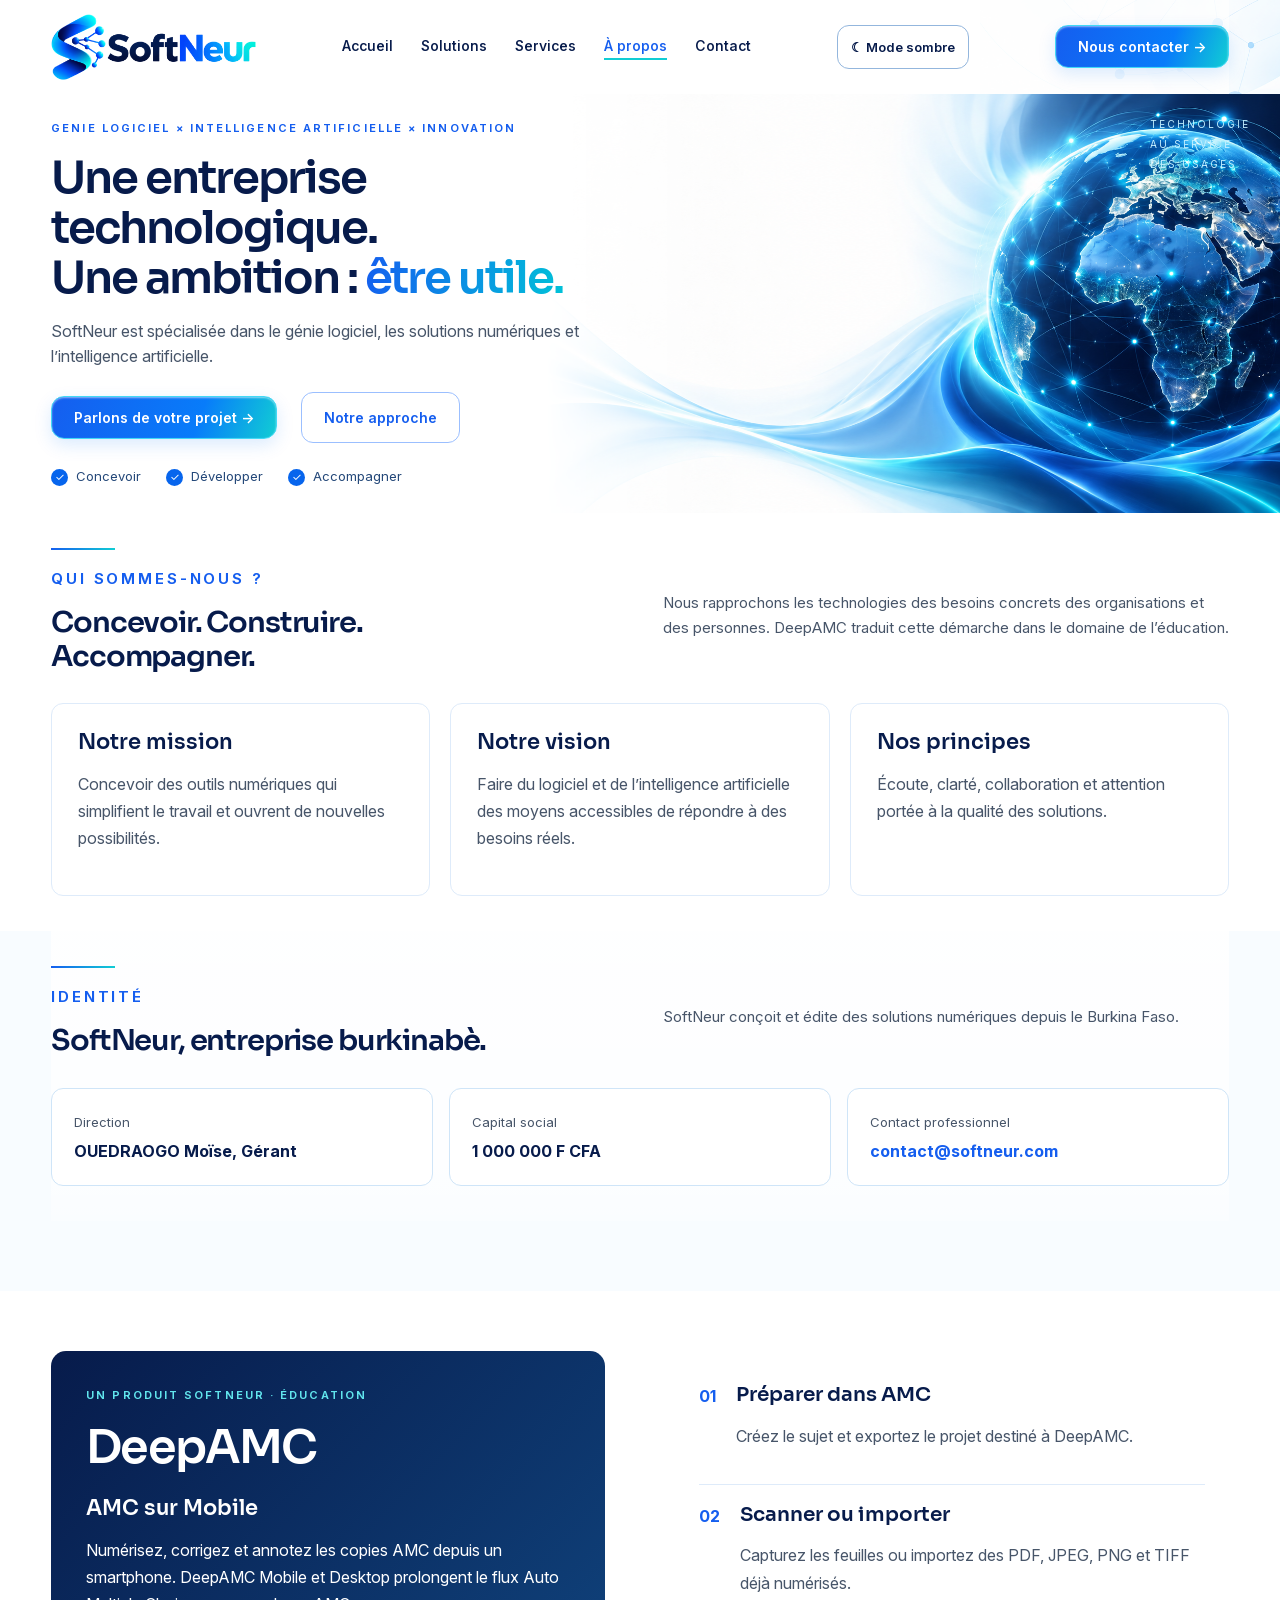
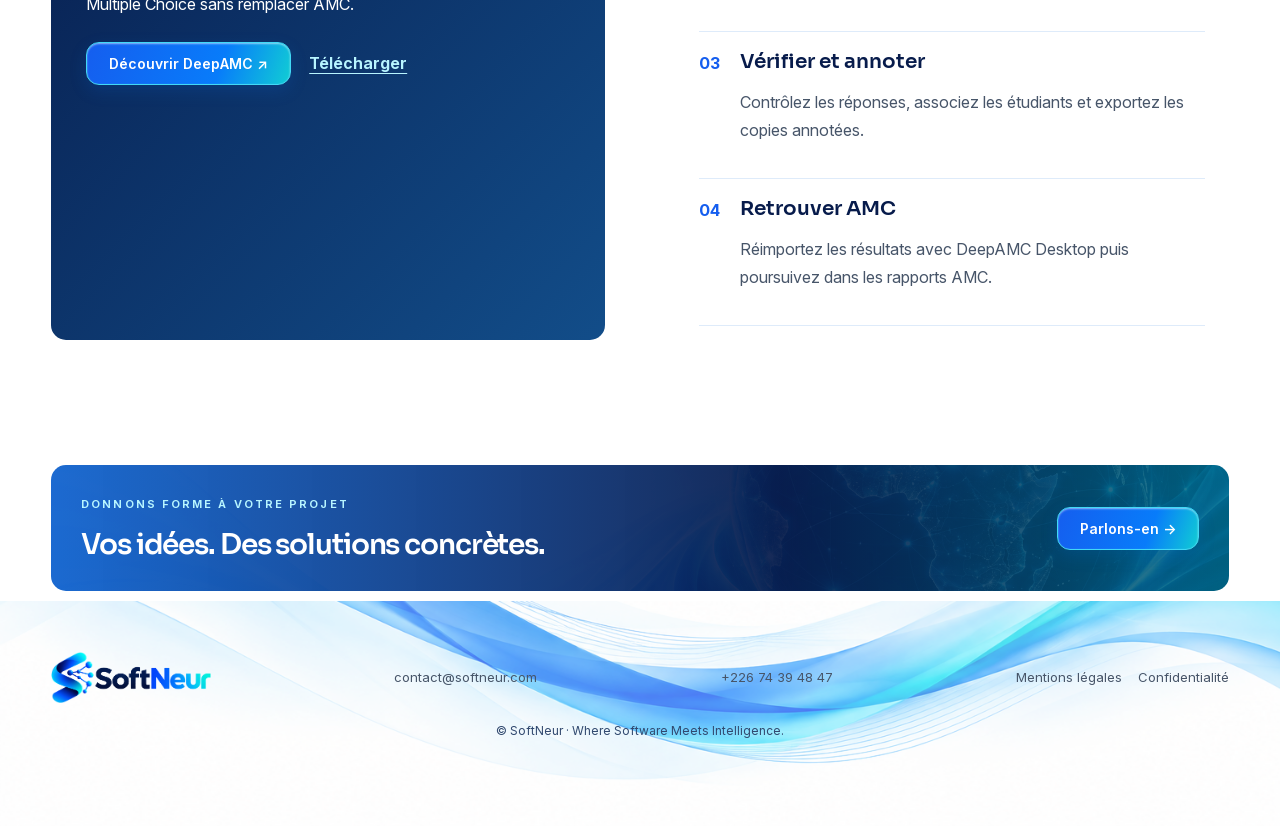
==== commit 51de272e: "feat: actualiser le site SoftNeur et ses informations legales" ====
--- a/site/a-propos.html
+++ b/site/a-propos.html
@@ -1 +1 @@
-<!doctype html><html lang="fr"><head><meta charset="utf-8"><meta name="viewport" content="width=device-width,initial-scale=1"><title>À propos — SoftNeur</title><meta name="description" content="SoftNeur : logiciels, applications, solutions numériques et intelligence artificielle. À propos."><meta name="theme-color" content="#071b4b"><link rel="stylesheet" href="assets/site.css"><link rel="stylesheet" href="assets/multipage.css"><script src="assets/contact.js" defer></script><link rel="stylesheet" href="assets/mockup.css"><link rel="stylesheet" href="assets/brand-motifs.css"><link rel="stylesheet" href="assets/theme.css"><script src="assets/theme.js"></script></head><body><a class="skip" href="#contenu">Aller au contenu</a><header class="header wrap"><a href="index.html" aria-label="SoftNeur, accueil"><img class="logo" src="assets/softneur.svg" width="198" height="64" alt="SoftNeur"></a><nav aria-label="Navigation principale"><a href="index.html">Accueil</a><a href="solutions.html">Solutions</a><a href="services.html">Services</a><a href="a-propos.html" aria-current="page">À propos</a><a href="contact.html">Contact</a></nav><button class="theme-toggle" type="button" aria-label="Activer le mode sombre" aria-pressed="false" hidden>Mode sombre</button><a class="button" href="contact.html#message">Nous contacter →</a></header><main id="contenu"><section class="masthead compact"><div class="wrap mast-grid"><div><p class="eyebrow">GENIE LOGICIEL × INTELLIGENCE ARTIFICIELLE × INNOVATION</p><h1>Une entreprise technologique.<br>Une ambition : <em>être utile.</em></h1><p class="intro">SoftNeur est spécialisée dans le génie logiciel, les solutions numériques et l’intelligence artificielle.</p><div class="actions"><a class="button" href="contact.html#message">Parlons de votre projet →</a><a class="outline-button" href="services.html#approche">Notre approche</a></div><div class="hero-disciplines"><span>Concevoir</span><span>Développer</span><span>Accompagner</span></div></div><div class="mast-art"><img src="assets/softneur-globe.png" alt="" width="1254" height="1254"><span>TECHNOLOGIE<br>AU SERVICE<br>DES USAGES</span></div></div></section><section class="wrap section"><div class="section-title"><div><p class="eyebrow">QUI SOMMES-NOUS ?</p><h2>Concevoir. Construire.<br>Accompagner.</h2></div><p>Nous rapprochons les technologies des besoins concrets des organisations et des personnes. DeepAMC traduit cette démarche dans le domaine de l’éducation.</p></div><div class="values"><article><h3>Notre mission</h3><p>Concevoir des outils numériques qui simplifient le travail et ouvrent de nouvelles possibilités.</p></article><article><h3>Notre vision</h3><p>Faire du logiciel et de l’intelligence artificielle des moyens accessibles de répondre à des besoins réels.</p></article><article><h3>Nos principes</h3><p>Écoute, clarté, collaboration et attention portée à la qualité des solutions.</p></article></div></section><section class="wrap product-showcase"><div><p class="eyebrow">UN PRODUIT SOFTNEUR · ÉDUCATION</p><h2>DeepAMC</h2><h3>AMC sur Mobile</h3><p>Une solution pour accompagner les enseignants dans la correction de copies et prolonger leur travail avec Auto Multiple Choice.</p><a class="button" href="https://deepamc.app/">Découvrir DeepAMC ↗</a></div><div class="product-steps"><article><b>01</b><div><h3>Numériser</h3><p>Capturer les feuilles de réponses ou importer des documents déjà scannés.</p></div></article><article><b>02</b><div><h3>Vérifier et corriger</h3><p>Examiner les réponses et les ambiguïtés, puis retrouver les copies annotées.</p></div></article><article><b>03</b><div><h3>Échanger avec AMC</h3><p>Préparer les sujets et transférer les résultats avec DeepAMC Desktop.</p></div></article></div></section></main><section class="wrap closing"><div><p class="eyebrow">DONNONS FORME À VOTRE PROJET</p><h2>Vos idées. Des solutions concrètes.</h2></div><a class="button" href="contact.html#message">Parlons-en →</a></section><footer class="wrap footer"><a href="index.html"><img class="logo" src="assets/softneur.svg" width="160" height="52" alt="SoftNeur"></a><a href="mailto:contact@softneur.com">contact@softneur.com</a><a href="tel:+22674394847">+226 74 39 48 47</a><p>© SoftNeur · Where Software Meets Intelligence.</p></footer></body></html>+<!doctype html><html lang="fr"><head><meta charset="utf-8"><meta name="viewport" content="width=device-width,initial-scale=1"><title>À propos — SoftNeur</title><meta name="description" content="SoftNeur, entreprise burkinabè de génie logiciel, applications mobiles, plateformes web et solutions numériques — À propos."><meta name="theme-color" content="#071b4b"><link rel="canonical" href="https://softneur.com/a-propos.html"><meta property="og:type" content="website"><meta property="og:site_name" content="SoftNeur"><meta property="og:title" content="À propos — SoftNeur"><meta property="og:description" content="SoftNeur, entreprise burkinabè de génie logiciel, applications mobiles, plateformes web et solutions numériques — À propos."><meta property="og:url" content="https://softneur.com/a-propos.html"><link rel="stylesheet" href="assets/site.css"><link rel="stylesheet" href="assets/multipage.css"><script src="assets/contact.js" defer></script><link rel="stylesheet" href="assets/mockup.css"><link rel="stylesheet" href="assets/brand-motifs.css"><link rel="stylesheet" href="assets/theme.css"><script src="assets/theme.js"></script></head><body><a class="skip" href="#contenu">Aller au contenu</a><header class="header wrap"><a href="index.html" aria-label="SoftNeur, accueil"><img class="logo" src="assets/softneur.svg" width="198" height="64" alt="SoftNeur"></a><nav aria-label="Navigation principale"><a href="index.html">Accueil</a><a href="solutions.html">Solutions</a><a href="services.html">Services</a><a href="a-propos.html" aria-current="page">À propos</a><a href="contact.html">Contact</a></nav><button class="theme-toggle" type="button" aria-label="Activer le mode sombre" aria-pressed="false" hidden>Mode sombre</button><a class="button" href="contact.html#message">Nous contacter →</a></header><main id="contenu"><section class="masthead compact"><div class="wrap mast-grid"><div><p class="eyebrow">GENIE LOGICIEL × INTELLIGENCE ARTIFICIELLE × INNOVATION</p><h1>Une entreprise technologique.<br>Une ambition : <em>être utile.</em></h1><p class="intro">SoftNeur est spécialisée dans le génie logiciel, les solutions numériques et l’intelligence artificielle.</p><div class="actions"><a class="button" href="contact.html#message">Parlons de votre projet →</a><a class="outline-button" href="services.html#approche">Notre approche</a></div><div class="hero-disciplines"><span>Concevoir</span><span>Développer</span><span>Accompagner</span></div></div><div class="mast-art"><img src="assets/softneur-globe.png" alt="" width="1254" height="1254"><span>TECHNOLOGIE<br>AU SERVICE<br>DES USAGES</span></div></div></section><section class="wrap section"><div class="section-title"><div><p class="eyebrow">QUI SOMMES-NOUS ?</p><h2>Concevoir. Construire.<br>Accompagner.</h2></div><p>Nous rapprochons les technologies des besoins concrets des organisations et des personnes. DeepAMC traduit cette démarche dans le domaine de l’éducation.</p></div><div class="values"><article><h3>Notre mission</h3><p>Concevoir des outils numériques qui simplifient le travail et ouvrent de nouvelles possibilités.</p></article><article><h3>Notre vision</h3><p>Faire du logiciel et de l’intelligence artificielle des moyens accessibles de répondre à des besoins réels.</p></article><article><h3>Nos principes</h3><p>Écoute, clarté, collaboration et attention portée à la qualité des solutions.</p></article></div></section><section class="pale"><div class="wrap section"><div class="section-title"><div><p class="eyebrow">IDENTITÉ</p><h2>SoftNeur, entreprise burkinabè.</h2></div><p>SoftNeur conçoit et édite des solutions numériques depuis le Burkina Faso.</p></div><div class="identity-grid"><div><span>Direction</span><strong>OUEDRAOGO Moïse, Gérant</strong></div><div><span>Capital social</span><strong>1 000 000 F CFA</strong></div><div><span>Contact professionnel</span><strong><a href="mailto:contact@softneur.com">contact@softneur.com</a></strong></div></div></div></section><section class="wrap product-showcase"><div><p class="eyebrow">UN PRODUIT SOFTNEUR · ÉDUCATION</p><h2>DeepAMC</h2><h3>AMC sur Mobile</h3><p>Numérisez, corrigez et annotez les copies AMC depuis un smartphone. DeepAMC Mobile et Desktop prolongent le flux Auto Multiple Choice sans remplacer AMC.</p><div class="product-actions"><a class="button" href="https://deepamc.app/">Découvrir DeepAMC ↗</a><a class="product-link" href="https://deepamc.app/telechargements/">Télécharger</a></div></div><div class="product-steps"><article><b>01</b><div><h3>Préparer dans AMC</h3><p>Créez le sujet et exportez le projet destiné à DeepAMC.</p></div></article><article><b>02</b><div><h3>Scanner ou importer</h3><p>Capturez les feuilles ou importez des PDF, JPEG, PNG et TIFF déjà numérisés.</p></div></article><article><b>03</b><div><h3>Vérifier et annoter</h3><p>Contrôlez les réponses, associez les étudiants et exportez les copies annotées.</p></div></article><article><b>04</b><div><h3>Retrouver AMC</h3><p>Réimportez les résultats avec DeepAMC Desktop puis poursuivez dans les rapports AMC.</p></div></article></div></section></main><section class="wrap closing"><div><p class="eyebrow">DONNONS FORME À VOTRE PROJET</p><h2>Vos idées. Des solutions concrètes.</h2></div><a class="button" href="contact.html#message">Parlons-en →</a></section><footer class="wrap footer"><a href="index.html"><img class="logo" src="assets/softneur.svg" width="160" height="52" alt="SoftNeur"></a><a href="mailto:contact@softneur.com">contact@softneur.com</a><a href="tel:+22674394847">+226 74 39 48 47</a><nav class="legal-links" aria-label="Informations légales"><a href="mentions-legales.html">Mentions légales</a><a href="confidentialite.html">Confidentialité</a></nav><p>© SoftNeur · Where Software Meets Intelligence.</p></footer></body></html>
--- a/site/assets/multipage.css
+++ b/site/assets/multipage.css
@@ -1,3 +1,5 @@
 body{background:#fff}.header{padding-block:20px;gap:20px}.header nav{gap:22px}.header nav a[aria-current]{color:var(--blue);border-bottom:2px solid var(--cyan)}.button{border:1px solid #41d9f6;border-radius:15px;background:linear-gradient(110deg,#155eef,#087cfa 65%,#11cdd4);box-shadow:0 5px 20px #155eef20;cursor:pointer;font:600 14px Inter,sans-serif}.outline-button{border:1px solid #9bbfff;border-radius:12px;padding:13px 22px;color:var(--blue);font-size:14px;font-weight:600}.masthead{overflow:hidden;background:linear-gradient(115deg,#fff 25%,#f0f9ff 70%,#d7edff)}.mast-grid{display:grid;grid-template-columns:1.15fr 1fr;align-items:center;gap:30px;min-height:490px}.mast-grid>div:first-child{padding-block:45px;z-index:1}.masthead h1{font-size:clamp(34px,3.7vw,54px);letter-spacing:-.045em}.masthead h1 em{font-style:normal;background:linear-gradient(100deg,#155eef,#00c2d8);background-clip:text;color:transparent}.masthead .intro{max-width:640px;font-size:17px;line-height:1.65}.mast-art{align-self:stretch;position:relative;display:flex;align-items:center}.mast-art img{width:100%;max-height:480px;object-fit:cover;object-position:center;mix-blend-mode:multiply;mask-image:linear-gradient(90deg,transparent,#000 20%)}.mast-art span{position:absolute;right:0;bottom:25px;font-size:11px;letter-spacing:.2em;color:#071b4b}.hero-disciplines{display:flex;gap:25px;font-size:13px;color:#244879}.hero-disciplines span:before{content:'✓';color:#155eef;margin-right:8px}.compact .mast-grid{min-height:350px}.compact .mast-art img{max-height:350px}.compact .mast-grid>div:first-child{padding-block:25px}.section{padding-block:55px}.section-title{display:grid;grid-template-columns:1fr 1fr;gap:45px;align-items:center;margin-bottom:25px}.section-title h2{font-size:30px}.section-title>p{color:var(--muted)}.eyebrow{font-size:11px;letter-spacing:.19em;margin-bottom:15px}.service-grid{display:grid;grid-template-columns:repeat(4,1fr);gap:16px}.service-card{border:1px solid #deebfa;border-radius:14px;background:linear-gradient(130deg,#fff,#fbfdff);padding:22px 18px;box-shadow:0 8px 20px #071b4b03}.service-icon{display:inline-flex;align-items:center;justify-content:center;width:48px;height:48px;border-radius:50%;background:#e6f5ff;color:#0067ff;font:600 25px Inter}.service-card h3{font-size:17px;margin:16px 0 10px;line-height:1.35}.service-card p{font-size:14px;line-height:1.7;color:var(--muted)}.service-card a{font-size:14px;color:var(--blue);font-weight:600}.pale{background:#f1f9ff}.process{list-style:none;padding:0;display:grid;grid-template-columns:repeat(6,1fr);gap:20px}.process b{display:inline-block;color:var(--blue);background:#e0f2ff;padding:10px 18px;border-radius:50%}.process h3{font-size:16px;margin-top:15px}.process p{font-size:14px;color:var(--muted)}.product-showcase{padding-block:60px;display:grid;grid-template-columns:1fr 1fr;gap:70px}.product-showcase>div:first-child{padding:35px;border-radius:15px;background:linear-gradient(135deg,#071b4b,#124d89);color:#fff}.product-showcase .eyebrow{color:#61e5ed}.product-showcase h2{font-size:46px}.product-showcase h3{margin-top:0}.product-steps article{display:flex;gap:20px;padding:18px 0;border-bottom:1px solid #deebfa}.product-steps b{color:var(--blue)}.product-steps h3{font-size:20px}.product-steps p{color:var(--muted)}.values{display:grid;grid-template-columns:repeat(3,1fr);gap:20px}.values article{border:1px solid #deebfa;border-radius:12px;padding:26px}.values h3{margin-top:0}.values p{color:var(--muted)}.closing{padding:30px;margin:25px auto;background:linear-gradient(115deg,#155eef,#071b4b 65%,#087d9c);border-radius:15px;color:#fff;display:flex;align-items:center;justify-content:space-between;gap:25px}.closing .eyebrow{color:#b8f5ff}.closing h2{font-size:27px;margin:0}.closing .button{flex-shrink:0}.footer{flex-wrap:wrap}.footer p{width:100%;text-align:center;font-size:12px}.contact-grid{display:grid;grid-template-columns:1.4fr 1fr;gap:24px}.contact-card{border:1px solid #deebfa;padding:30px;border-radius:16px}.contact-card h2{font-size:26px}.contact-card p{color:var(--muted);font-size:15px}.form-grid{display:grid;grid-template-columns:1fr 1fr;gap:20px;margin-block:25px}label{display:flex;flex-direction:column;font-size:14px;gap:7px}.full{grid-column:1/-1}input,select,textarea{font:inherit;padding:12px;border:1px solid #b9cfe9;border-radius:6px;background:#fff;color:var(--navy);width:100%}textarea{resize:vertical}input:focus,select:focus,textarea:focus{outline:2px solid var(--blue);outline-offset:2px}.contact-line{margin:28px 0;display:flex;flex-direction:column;gap:5px}.contact-line span{font-size:14px}.contact-line a{color:var(--blue);overflow-wrap:anywhere}.contact-note{background:#edf8ff;padding:20px;border-radius:10px}.contact-note h3{font-size:18px;margin:0}.copy-button{padding:10px;border:1px solid #abc7ef;background:#fff;color:var(--blue);border-radius:5px;cursor:pointer}.faq{display:grid;grid-template-columns:1fr 1fr;gap:15px}details{padding:15px;background:#fff;border:1px solid #deebfa;border-radius:8px}summary{cursor:pointer;font-weight:600;font-size:15px}details p{font-size:15px;color:var(--muted)}
-@media(max-width:1000px){.service-grid{grid-template-columns:repeat(2,1fr)}.header>.button{display:none}.process{grid-template-columns:repeat(3,1fr)}.masthead h1{font-size:38px}.header nav{gap:16px}}
-@media(max-width:650px){.header nav{overflow-x:auto;justify-content:flex-start;padding-bottom:8px;gap:20px}.mast-grid,.section-title,.product-showcase,.values,.contact-grid,.faq{grid-template-columns:1fr;gap:20px}.mast-grid{min-height:0}.masthead h1{font-size:35px}.mast-art{max-height:250px;overflow:hidden}.mast-art img{max-height:300px;object-fit:contain;mask-image:none}.mast-art span{right:12px;bottom:12px}.mast-grid>div:first-child{padding-top:30px;padding-bottom:0}.service-grid{grid-template-columns:1fr}.service-card{display:flex;gap:15px}.service-icon{flex-shrink:0}.service-card h3{margin-top:0}.process{grid-template-columns:repeat(2,1fr)}.closing{flex-direction:column;align-items:flex-start}.form-grid{grid-template-columns:1fr}.contact-card{padding:20px}.section{padding-block:35px}.product-showcase{padding-block:35px}.header .logo{width:170px}.hero-disciplines{gap:12px;font-size:12px}}
+.product-actions{display:flex;align-items:center;gap:18px;flex-wrap:wrap;margin-top:24px}.product-link{color:#b8f5ff;font-weight:650;text-decoration:underline;text-underline-offset:4px}.identity-grid{display:grid;grid-template-columns:repeat(3,1fr);gap:16px}.identity-grid>div{display:flex;flex-direction:column;gap:7px;padding:22px;border:1px solid #cfe5f8;border-radius:12px;background:#fff}.identity-grid span{color:var(--muted);font-size:13px}.identity-grid strong{color:var(--navy);line-height:1.45}.identity-grid a{color:var(--blue)}.privacy-note{font-size:12px!important;line-height:1.5}.privacy-note a{color:var(--blue)}
+.legal-links{display:flex;gap:16px;flex-wrap:wrap}.legal-links a{font-size:13px;color:var(--muted)}.legal-page{padding-block:70px;max-width:900px}.legal-page h1{font-size:clamp(36px,5vw,58px);margin-bottom:14px}.legal-page h2{font-size:23px;margin-top:42px}.legal-page p,.legal-page dd{color:var(--muted);line-height:1.75}.legal-lead{font-size:18px;max-width:760px}.legal-page dl{display:grid;grid-template-columns:1fr 1fr;gap:14px}.legal-page dl div{padding:18px;border:1px solid #deebfa;border-radius:10px}.legal-page dt{font-size:13px;color:var(--muted);margin-bottom:6px}.legal-page dd{margin:0;color:var(--navy);font-weight:600}.legal-page a{color:var(--blue)}.legal-update{margin-top:44px;font-size:13px}
+@media(max-width:1000px){.service-grid{grid-template-columns:repeat(2,1fr)}.header>.button{display:none}.process{grid-template-columns:repeat(3,1fr)}.masthead h1{font-size:38px}.header nav{gap:16px}.identity-grid{grid-template-columns:1fr}}
+@media(max-width:650px){.header nav{overflow-x:auto;justify-content:flex-start;padding-bottom:8px;gap:20px}.mast-grid,.section-title,.product-showcase,.values,.contact-grid,.faq{grid-template-columns:1fr;gap:20px}.mast-grid{min-height:0}.masthead h1{font-size:35px}.mast-art{max-height:250px;overflow:hidden}.mast-art img{max-height:300px;object-fit:contain;mask-image:none}.mast-art span{right:12px;bottom:12px}.mast-grid>div:first-child{padding-top:30px;padding-bottom:0}.service-grid{grid-template-columns:1fr}.service-card{display:flex;gap:15px}.service-icon{flex-shrink:0}.service-card h3{margin-top:0}.process{grid-template-columns:repeat(2,1fr)}.closing{flex-direction:column;align-items:flex-start}.form-grid{grid-template-columns:1fr}.contact-card{padding:20px}.section{padding-block:35px}.product-showcase{padding-block:35px}.header .logo{width:170px}.hero-disciplines{gap:12px;font-size:12px}.legal-page{padding-block:42px}.legal-page dl{grid-template-columns:1fr}.footer{align-items:flex-start}.legal-links{width:100%}}
--- a/site/assets/theme.css
+++ b/site/assets/theme.css
@@ -4,6 +4,8 @@
 html[data-theme="dark"] body{background:#091426;color:#e9f1ff}
 html[data-theme="dark"] .header,html[data-theme="dark"] .masthead{background:#091426}
 html[data-theme="dark"] .service-card,html[data-theme="dark"] .values article,html[data-theme="dark"] .contact-card,html[data-theme="dark"] .product-steps,html[data-theme="dark"] details{background:#122139;border-color:#334b68}
+html[data-theme="dark"] .identity-grid>div,html[data-theme="dark"] .legal-page dl div{background:#122139;border-color:#334b68}
+html[data-theme="dark"] .identity-grid strong,html[data-theme="dark"] .legal-page dd{color:#e9f1ff}
 html[data-theme="dark"] .pale,html[data-theme="dark"] .pale .section{background:#0d1b30}
 html[data-theme="dark"] .contact-note{background:#19304b}
 html[data-theme="dark"] input,html[data-theme="dark"] select,html[data-theme="dark"] textarea,html[data-theme="dark"] .copy-button,html[data-theme="dark"] .theme-toggle{background:#0d1b30;color:#e9f1ff;border-color:#6583a7}
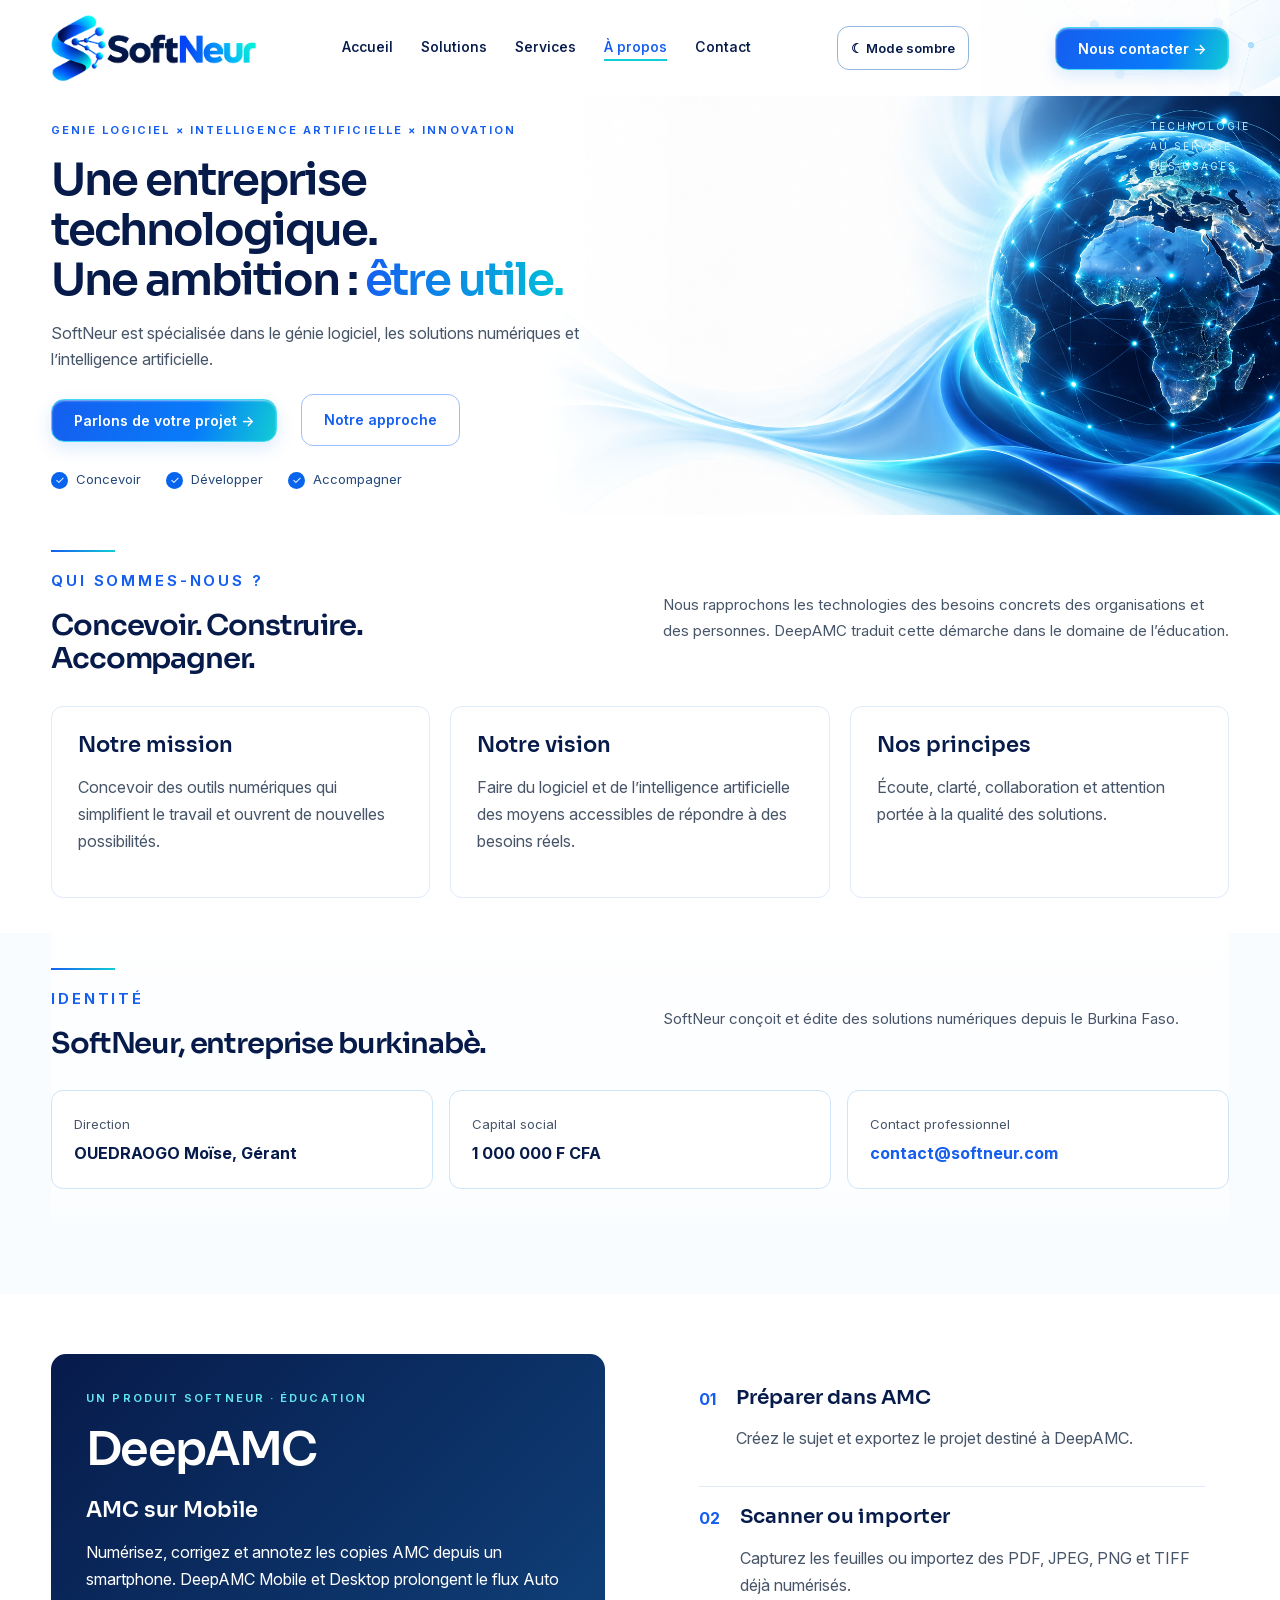
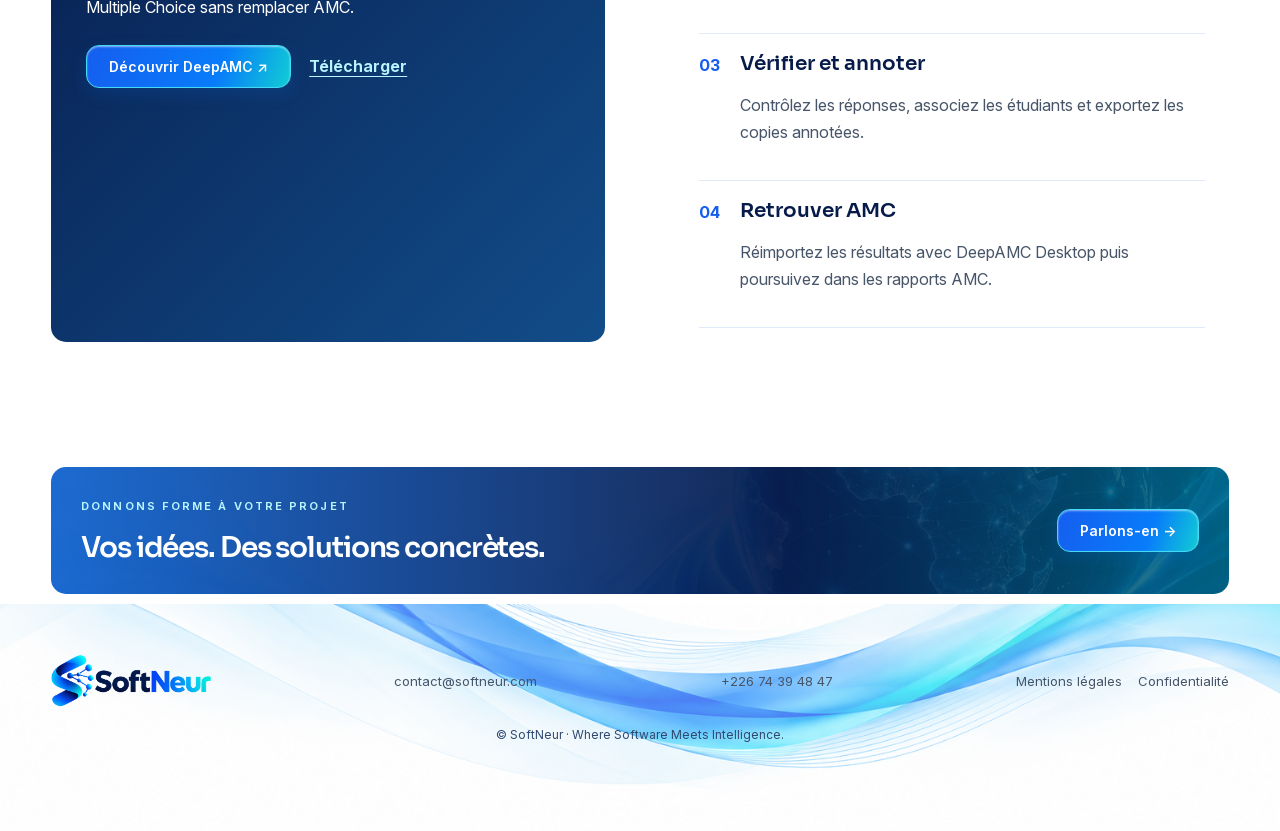
==== commit d120823a: "feat: intégrer le logo SoftNeur transparent" ====
--- a/site/a-propos.html
+++ b/site/a-propos.html
@@ -1 +1 @@
-<!doctype html><html lang="fr"><head><meta charset="utf-8"><meta name="viewport" content="width=device-width,initial-scale=1"><title>À propos — SoftNeur</title><meta name="description" content="SoftNeur, entreprise burkinabè de génie logiciel, applications mobiles, plateformes web et solutions numériques — À propos."><meta name="theme-color" content="#071b4b"><link rel="canonical" href="https://softneur.com/a-propos.html"><meta property="og:type" content="website"><meta property="og:site_name" content="SoftNeur"><meta property="og:title" content="À propos — SoftNeur"><meta property="og:description" content="SoftNeur, entreprise burkinabè de génie logiciel, applications mobiles, plateformes web et solutions numériques — À propos."><meta property="og:url" content="https://softneur.com/a-propos.html"><link rel="stylesheet" href="assets/site.css"><link rel="stylesheet" href="assets/multipage.css"><script src="assets/contact.js" defer></script><link rel="stylesheet" href="assets/mockup.css"><link rel="stylesheet" href="assets/brand-motifs.css"><link rel="stylesheet" href="assets/theme.css"><script src="assets/theme.js"></script></head><body><a class="skip" href="#contenu">Aller au contenu</a><header class="header wrap"><a href="index.html" aria-label="SoftNeur, accueil"><img class="logo" src="assets/softneur.svg" width="198" height="64" alt="SoftNeur"></a><nav aria-label="Navigation principale"><a href="index.html">Accueil</a><a href="solutions.html">Solutions</a><a href="services.html">Services</a><a href="a-propos.html" aria-current="page">À propos</a><a href="contact.html">Contact</a></nav><button class="theme-toggle" type="button" aria-label="Activer le mode sombre" aria-pressed="false" hidden>Mode sombre</button><a class="button" href="contact.html#message">Nous contacter →</a></header><main id="contenu"><section class="masthead compact"><div class="wrap mast-grid"><div><p class="eyebrow">GENIE LOGICIEL × INTELLIGENCE ARTIFICIELLE × INNOVATION</p><h1>Une entreprise technologique.<br>Une ambition : <em>être utile.</em></h1><p class="intro">SoftNeur est spécialisée dans le génie logiciel, les solutions numériques et l’intelligence artificielle.</p><div class="actions"><a class="button" href="contact.html#message">Parlons de votre projet →</a><a class="outline-button" href="services.html#approche">Notre approche</a></div><div class="hero-disciplines"><span>Concevoir</span><span>Développer</span><span>Accompagner</span></div></div><div class="mast-art"><img src="assets/softneur-globe.png" alt="" width="1254" height="1254"><span>TECHNOLOGIE<br>AU SERVICE<br>DES USAGES</span></div></div></section><section class="wrap section"><div class="section-title"><div><p class="eyebrow">QUI SOMMES-NOUS ?</p><h2>Concevoir. Construire.<br>Accompagner.</h2></div><p>Nous rapprochons les technologies des besoins concrets des organisations et des personnes. DeepAMC traduit cette démarche dans le domaine de l’éducation.</p></div><div class="values"><article><h3>Notre mission</h3><p>Concevoir des outils numériques qui simplifient le travail et ouvrent de nouvelles possibilités.</p></article><article><h3>Notre vision</h3><p>Faire du logiciel et de l’intelligence artificielle des moyens accessibles de répondre à des besoins réels.</p></article><article><h3>Nos principes</h3><p>Écoute, clarté, collaboration et attention portée à la qualité des solutions.</p></article></div></section><section class="pale"><div class="wrap section"><div class="section-title"><div><p class="eyebrow">IDENTITÉ</p><h2>SoftNeur, entreprise burkinabè.</h2></div><p>SoftNeur conçoit et édite des solutions numériques depuis le Burkina Faso.</p></div><div class="identity-grid"><div><span>Direction</span><strong>OUEDRAOGO Moïse, Gérant</strong></div><div><span>Capital social</span><strong>1 000 000 F CFA</strong></div><div><span>Contact professionnel</span><strong><a href="mailto:contact@softneur.com">contact@softneur.com</a></strong></div></div></div></section><section class="wrap product-showcase"><div><p class="eyebrow">UN PRODUIT SOFTNEUR · ÉDUCATION</p><h2>DeepAMC</h2><h3>AMC sur Mobile</h3><p>Numérisez, corrigez et annotez les copies AMC depuis un smartphone. DeepAMC Mobile et Desktop prolongent le flux Auto Multiple Choice sans remplacer AMC.</p><div class="product-actions"><a class="button" href="https://deepamc.app/">Découvrir DeepAMC ↗</a><a class="product-link" href="https://deepamc.app/telechargements/">Télécharger</a></div></div><div class="product-steps"><article><b>01</b><div><h3>Préparer dans AMC</h3><p>Créez le sujet et exportez le projet destiné à DeepAMC.</p></div></article><article><b>02</b><div><h3>Scanner ou importer</h3><p>Capturez les feuilles ou importez des PDF, JPEG, PNG et TIFF déjà numérisés.</p></div></article><article><b>03</b><div><h3>Vérifier et annoter</h3><p>Contrôlez les réponses, associez les étudiants et exportez les copies annotées.</p></div></article><article><b>04</b><div><h3>Retrouver AMC</h3><p>Réimportez les résultats avec DeepAMC Desktop puis poursuivez dans les rapports AMC.</p></div></article></div></section></main><section class="wrap closing"><div><p class="eyebrow">DONNONS FORME À VOTRE PROJET</p><h2>Vos idées. Des solutions concrètes.</h2></div><a class="button" href="contact.html#message">Parlons-en →</a></section><footer class="wrap footer"><a href="index.html"><img class="logo" src="assets/softneur.svg" width="160" height="52" alt="SoftNeur"></a><a href="mailto:contact@softneur.com">contact@softneur.com</a><a href="tel:+22674394847">+226 74 39 48 47</a><nav class="legal-links" aria-label="Informations légales"><a href="mentions-legales.html">Mentions légales</a><a href="confidentialite.html">Confidentialité</a></nav><p>© SoftNeur · Where Software Meets Intelligence.</p></footer></body></html>+<!doctype html><html lang="fr"><head><meta charset="utf-8"><meta name="viewport" content="width=device-width,initial-scale=1"><title>À propos — SoftNeur</title><meta name="description" content="SoftNeur, entreprise burkinabè de génie logiciel, applications mobiles, plateformes web et solutions numériques — À propos."><meta name="theme-color" content="#071b4b"><link rel="canonical" href="https://softneur.com/a-propos.html"><meta property="og:type" content="website"><meta property="og:site_name" content="SoftNeur"><meta property="og:title" content="À propos — SoftNeur"><meta property="og:description" content="SoftNeur, entreprise burkinabè de génie logiciel, applications mobiles, plateformes web et solutions numériques — À propos."><meta property="og:url" content="https://softneur.com/a-propos.html"><link rel="stylesheet" href="assets/site.css?v=20261111c"><link rel="stylesheet" href="assets/multipage.css?v=20261111c"><script src="assets/contact.js?v=20261111c" defer></script><link rel="stylesheet" href="assets/mockup.css"><link rel="stylesheet" href="assets/brand-motifs.css"><link rel="stylesheet" href="assets/theme.css?v=20261111c"><script src="assets/theme.js?v=20261111c"></script></head><body><a class="skip" href="#contenu">Aller au contenu</a><header class="header wrap"><a href="index.html" aria-label="SoftNeur, accueil"><img class="logo" src="assets/softneur-logo-transparent.png" width="198" height="66" alt="SoftNeur"></a><nav aria-label="Navigation principale"><a href="index.html">Accueil</a><a href="solutions.html">Solutions</a><a href="services.html">Services</a><a href="a-propos.html" aria-current="page">À propos</a><a href="contact.html">Contact</a></nav><button class="theme-toggle" type="button" aria-label="Activer le mode sombre" aria-pressed="false" hidden>Mode sombre</button><a class="button" href="contact.html#message">Nous contacter →</a></header><main id="contenu"><section class="masthead compact"><div class="wrap mast-grid"><div><p class="eyebrow">GENIE LOGICIEL × INTELLIGENCE ARTIFICIELLE × INNOVATION</p><h1>Une entreprise technologique.<br>Une ambition : <em>être utile.</em></h1><p class="intro">SoftNeur est spécialisée dans le génie logiciel, les solutions numériques et l’intelligence artificielle.</p><div class="actions"><a class="button" href="contact.html#message">Parlons de votre projet →</a><a class="outline-button" href="services.html#approche">Notre approche</a></div><div class="hero-disciplines"><span>Concevoir</span><span>Développer</span><span>Accompagner</span></div></div><div class="mast-art"><img src="assets/softneur-globe.png" alt="" width="1254" height="1254"><span>TECHNOLOGIE<br>AU SERVICE<br>DES USAGES</span></div></div></section><section class="wrap section"><div class="section-title"><div><p class="eyebrow">QUI SOMMES-NOUS ?</p><h2>Concevoir. Construire.<br>Accompagner.</h2></div><p>Nous rapprochons les technologies des besoins concrets des organisations et des personnes. DeepAMC traduit cette démarche dans le domaine de l’éducation.</p></div><div class="values"><article><h3>Notre mission</h3><p>Concevoir des outils numériques qui simplifient le travail et ouvrent de nouvelles possibilités.</p></article><article><h3>Notre vision</h3><p>Faire du logiciel et de l’intelligence artificielle des moyens accessibles de répondre à des besoins réels.</p></article><article><h3>Nos principes</h3><p>Écoute, clarté, collaboration et attention portée à la qualité des solutions.</p></article></div></section><section class="pale"><div class="wrap section"><div class="section-title"><div><p class="eyebrow">IDENTITÉ</p><h2>SoftNeur, entreprise burkinabè.</h2></div><p>SoftNeur conçoit et édite des solutions numériques depuis le Burkina Faso.</p></div><div class="identity-grid"><div><span>Direction</span><strong>OUEDRAOGO Moïse, Gérant</strong></div><div><span>Capital social</span><strong>1 000 000 F CFA</strong></div><div><span>Contact professionnel</span><strong><a href="mailto:contact@softneur.com">contact@softneur.com</a></strong></div></div></div></section><section class="wrap product-showcase"><div><p class="eyebrow">UN PRODUIT SOFTNEUR · ÉDUCATION</p><h2>DeepAMC</h2><h3>AMC sur Mobile</h3><p>Numérisez, corrigez et annotez les copies AMC depuis un smartphone. DeepAMC Mobile et Desktop prolongent le flux Auto Multiple Choice sans remplacer AMC.</p><div class="product-actions"><a class="button" href="https://deepamc.app/">Découvrir DeepAMC ↗</a><a class="product-link" href="https://deepamc.app/telechargements/">Télécharger</a></div></div><div class="product-steps"><article><b>01</b><div><h3>Préparer dans AMC</h3><p>Créez le sujet et exportez le projet destiné à DeepAMC.</p></div></article><article><b>02</b><div><h3>Scanner ou importer</h3><p>Capturez les feuilles ou importez des PDF, JPEG, PNG et TIFF déjà numérisés.</p></div></article><article><b>03</b><div><h3>Vérifier et annoter</h3><p>Contrôlez les réponses, associez les étudiants et exportez les copies annotées.</p></div></article><article><b>04</b><div><h3>Retrouver AMC</h3><p>Réimportez les résultats avec DeepAMC Desktop puis poursuivez dans les rapports AMC.</p></div></article></div></section></main><section class="wrap closing"><div><p class="eyebrow">DONNONS FORME À VOTRE PROJET</p><h2>Vos idées. Des solutions concrètes.</h2></div><a class="button" href="contact.html#message">Parlons-en →</a></section><footer class="wrap footer"><a href="index.html"><img class="logo" src="assets/softneur-logo-transparent.png" width="160" height="53" alt="SoftNeur"></a><a href="mailto:contact@softneur.com">contact@softneur.com</a><a href="tel:+22674394847">+226 74 39 48 47</a><nav class="legal-links" aria-label="Informations légales"><a href="mentions-legales.html">Mentions légales</a><a href="confidentialite.html">Confidentialité</a></nav><p>© SoftNeur · Where Software Meets Intelligence.</p></footer></body></html>
--- a/site/assets/multipage.css
+++ b/site/assets/multipage.css
@@ -2,4 +2,4 @@
 .product-actions{display:flex;align-items:center;gap:18px;flex-wrap:wrap;margin-top:24px}.product-link{color:#b8f5ff;font-weight:650;text-decoration:underline;text-underline-offset:4px}.identity-grid{display:grid;grid-template-columns:repeat(3,1fr);gap:16px}.identity-grid>div{display:flex;flex-direction:column;gap:7px;padding:22px;border:1px solid #cfe5f8;border-radius:12px;background:#fff}.identity-grid span{color:var(--muted);font-size:13px}.identity-grid strong{color:var(--navy);line-height:1.45}.identity-grid a{color:var(--blue)}.privacy-note{font-size:12px!important;line-height:1.5}.privacy-note a{color:var(--blue)}
 .legal-links{display:flex;gap:16px;flex-wrap:wrap}.legal-links a{font-size:13px;color:var(--muted)}.legal-page{padding-block:70px;max-width:900px}.legal-page h1{font-size:clamp(36px,5vw,58px);margin-bottom:14px}.legal-page h2{font-size:23px;margin-top:42px}.legal-page p,.legal-page dd{color:var(--muted);line-height:1.75}.legal-lead{font-size:18px;max-width:760px}.legal-page dl{display:grid;grid-template-columns:1fr 1fr;gap:14px}.legal-page dl div{padding:18px;border:1px solid #deebfa;border-radius:10px}.legal-page dt{font-size:13px;color:var(--muted);margin-bottom:6px}.legal-page dd{margin:0;color:var(--navy);font-weight:600}.legal-page a{color:var(--blue)}.legal-update{margin-top:44px;font-size:13px}
 @media(max-width:1000px){.service-grid{grid-template-columns:repeat(2,1fr)}.header>.button{display:none}.process{grid-template-columns:repeat(3,1fr)}.masthead h1{font-size:38px}.header nav{gap:16px}.identity-grid{grid-template-columns:1fr}}
-@media(max-width:650px){.header nav{overflow-x:auto;justify-content:flex-start;padding-bottom:8px;gap:20px}.mast-grid,.section-title,.product-showcase,.values,.contact-grid,.faq{grid-template-columns:1fr;gap:20px}.mast-grid{min-height:0}.masthead h1{font-size:35px}.mast-art{max-height:250px;overflow:hidden}.mast-art img{max-height:300px;object-fit:contain;mask-image:none}.mast-art span{right:12px;bottom:12px}.mast-grid>div:first-child{padding-top:30px;padding-bottom:0}.service-grid{grid-template-columns:1fr}.service-card{display:flex;gap:15px}.service-icon{flex-shrink:0}.service-card h3{margin-top:0}.process{grid-template-columns:repeat(2,1fr)}.closing{flex-direction:column;align-items:flex-start}.form-grid{grid-template-columns:1fr}.contact-card{padding:20px}.section{padding-block:35px}.product-showcase{padding-block:35px}.header .logo{width:170px}.hero-disciplines{gap:12px;font-size:12px}.legal-page{padding-block:42px}.legal-page dl{grid-template-columns:1fr}.footer{align-items:flex-start}.legal-links{width:100%}}
+@media(max-width:650px){.header nav{width:100%;overflow:visible;justify-content:center;flex-wrap:wrap;padding-bottom:4px;gap:10px 18px;font-size:13px}.mast-grid,.section-title,.product-showcase,.values,.contact-grid,.faq{grid-template-columns:1fr;gap:20px}.mast-grid{min-height:0}.masthead h1{font-size:35px}.mast-art{max-height:250px;overflow:hidden}.mast-art img{max-height:300px;object-fit:contain;mask-image:none}.mast-art span{right:12px;bottom:12px}.mast-grid>div:first-child{padding-top:30px;padding-bottom:0}.service-grid{grid-template-columns:1fr}.service-card{display:flex;gap:15px}.service-icon{flex-shrink:0}.service-card h3{margin-top:0}.process{grid-template-columns:repeat(2,1fr)}.closing{flex-direction:column;align-items:flex-start}.form-grid{grid-template-columns:1fr}.contact-card{padding:20px}.section{padding-block:35px}.product-showcase{padding-block:35px}.header .logo{width:170px}.hero-disciplines{gap:12px;font-size:12px}.legal-page{padding-block:42px}.legal-page dl{grid-template-columns:1fr}.footer{align-items:flex-start}.legal-links{width:100%}}
--- a/site/assets/theme.css
+++ b/site/assets/theme.css
@@ -12,10 +12,14 @@
 html[data-theme="dark"] .hero-disciplines,html[data-theme="dark"] .footer p{color:#bccde4}
 html[data-theme="dark"] .service-icon,html[data-theme="dark"] .process b{background:#203c5c;color:#81c7ff}
 html[data-theme="dark"] .masthead h1 em{background-image:linear-gradient(100deg,#86bcff,#45e2eb)}
-html[data-theme="dark"] .logo{background:#fff;border-radius:9px;padding:5px}
+html[data-theme="dark"] .mast-art{background:radial-gradient(circle at 78% 48%,#0f3762 0,#0b223d 35%,#091426 72%)}
+html[data-theme="dark"] .mast-art img{mix-blend-mode:multiply;filter:brightness(1.35) contrast(1.08) saturate(1.22);opacity:.96}
+html[data-theme="dark"] .mast-art:after{content:"";position:absolute;inset:0;pointer-events:none;background:linear-gradient(90deg,#091426 0,transparent 32%,transparent 82%,#09142655 100%)}
+html[data-theme="dark"] .mast-art span{z-index:1;color:#a7e9ff;text-shadow:0 1px 10px #00142b}
+html[data-theme="dark"] .logo{background:transparent;border-radius:0;padding:0;filter:invert(1) hue-rotate(180deg) brightness(1.12) contrast(1.08);mix-blend-mode:screen}
 html[data-theme="dark"] body:before,html[data-theme="dark"] .footer:before{opacity:.13;mix-blend-mode:screen}
 html[data-theme="dark"] .skip{background:#122139;color:#fff}
 html[data-theme="dark"] .button{color:#fff;background:linear-gradient(110deg,#155eef,#075bba);border-color:#65bfff}
 html[data-theme="dark"] .button:hover{background:#164fa1}
 @media(max-width:1150px){.header{flex-wrap:wrap}.header>.button{display:none}}
-@media(max-width:650px){.header nav{order:3}.theme-toggle{margin-left:auto}}
+@media(max-width:650px){.header nav{order:3}.theme-toggle{margin-left:auto}html[data-theme="dark"] .mast-art:after{background:linear-gradient(180deg,#091426 0,transparent 18%,transparent 82%,#091426 100%)}}
